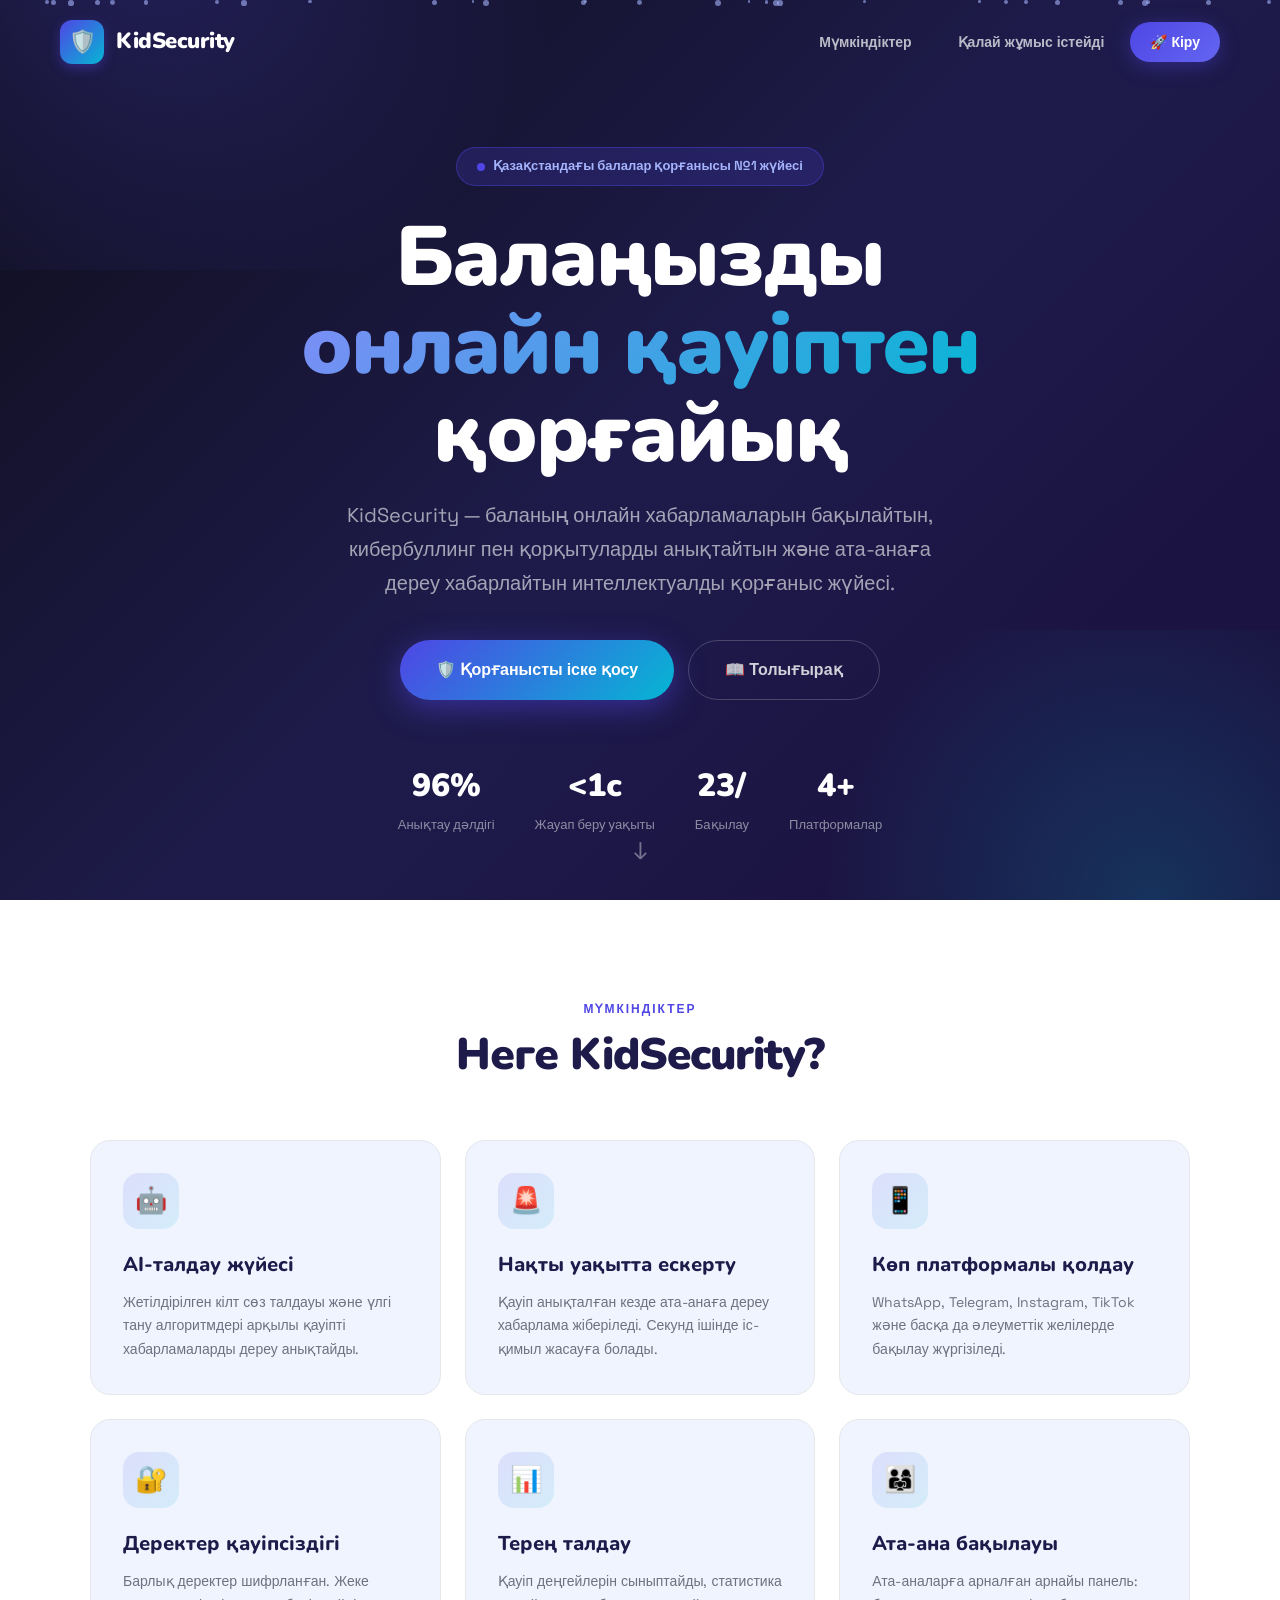
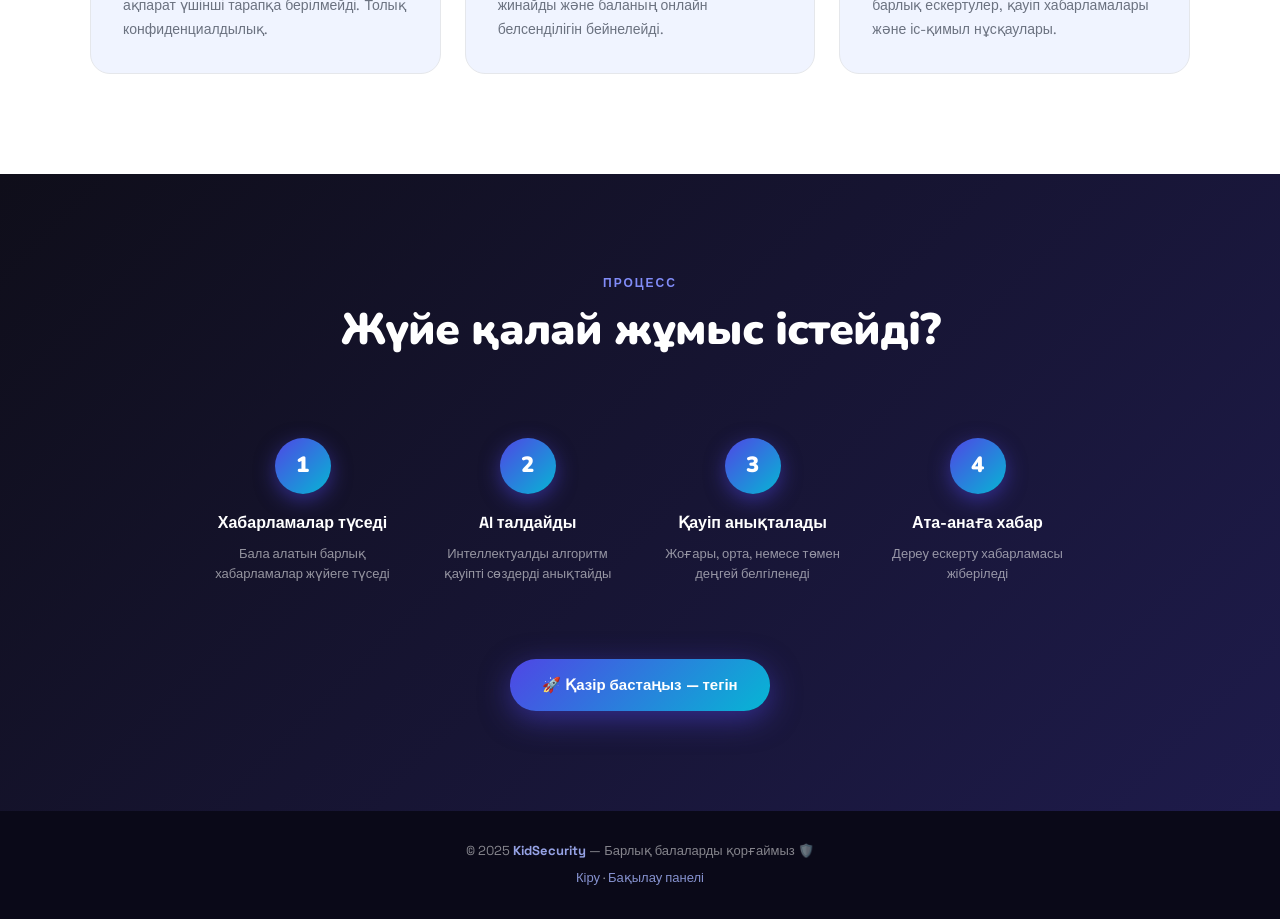
==== index.html @ 45d713e9 "first commit" ====
<!DOCTYPE html>
<html lang="kk" data-theme="light">
<head>
<meta charset="UTF-8">
<meta name="viewport" content="width=device-width, initial-scale=1.0">
<title>KidSecurity — Балаларды онлайн қауіптен қорғау</title>
<link rel="stylesheet" href="css/main.css">
<link rel="stylesheet" href="https://cdnjs.cloudflare.com/ajax/libs/font-awesome/6.4.0/css/all.min.css">
<style>
/* HOME PAGE STYLES */
body { margin: 0; font-family: var(--font-body); }

.home-page { min-height: 100vh; background: var(--bg-primary); }

/* HERO */
.hero {
  min-height: 100vh;
  background: linear-gradient(135deg, #0F0E1A 0%, #1E1B4B 50%, #1a103d 100%);
  display: flex;
  flex-direction: column;
  position: relative;
  overflow: hidden;
}

.hero::before {
  content: '';
  position: absolute;
  top: -50%; left: -30%;
  width: 80%; height: 80%;
  background: radial-gradient(circle, rgba(79,70,229,0.3) 0%, transparent 70%);
  animation: heroGlow 6s ease-in-out infinite alternate;
}
.hero::after {
  content: '';
  position: absolute;
  bottom: -30%; right: -20%;
  width: 60%; height: 60%;
  background: radial-gradient(circle, rgba(6,182,212,0.2) 0%, transparent 70%);
  animation: heroGlow 8s ease-in-out infinite alternate-reverse;
}

@keyframes heroGlow {
  from { transform: translate(0, 0) scale(1); }
  to { transform: translate(5%, 5%) scale(1.1); }
}

/* Floating particles */
.particles {
  position: absolute;
  inset: 0;
  overflow: hidden;
  pointer-events: none;
}
.particle {
  position: absolute;
  width: 4px; height: 4px;
  background: rgba(165,180,252,0.6);
  border-radius: 50%;
  animation: float linear infinite;
}
@keyframes float {
  0% { transform: translateY(100vh) scale(0); opacity: 0; }
  10% { opacity: 1; }
  90% { opacity: 1; }
  100% { transform: translateY(-100px) scale(1); opacity: 0; }
}

/* NAVBAR */
.home-nav {
  display: flex;
  align-items: center;
  padding: 20px 60px;
  position: relative;
  z-index: 10;
}
.home-nav-brand {
  display: flex; align-items: center; gap: 12px;
}
.home-nav-brand .brand-icon {
  width: 44px; height: 44px;
  background: linear-gradient(135deg, #4F46E5, #06B6D4);
  border-radius: 12px;
  display: flex; align-items: center; justify-content: center;
  font-size: 22px;
}
.home-nav-brand h1 {
  font-family: var(--font-display);
  font-size: 22px;
  font-weight: 900;
  color: #fff;
  letter-spacing: -0.5px;
}

.home-nav-links {
  display: flex;
  gap: 6px;
  margin-left: auto;
}
.home-nav-link {
  padding: 9px 20px;
  border-radius: 50px;
  font-size: 14px;
  font-weight: 600;
  color: rgba(255,255,255,0.7);
  transition: all 0.2s;
  text-decoration: none;
}
.home-nav-link:hover { color: #fff; background: rgba(255,255,255,0.1); }
.home-nav-link.cta {
  background: linear-gradient(135deg, #4F46E5, #6366F1);
  color: #fff;
  box-shadow: 0 4px 20px rgba(79,70,229,0.4);
}
.home-nav-link.cta:hover { transform: translateY(-1px); box-shadow: 0 6px 25px rgba(79,70,229,0.6); }

/* HERO CONTENT */
.hero-content {
  flex: 1;
  display: flex;
  flex-direction: column;
  align-items: center;
  justify-content: center;
  text-align: center;
  padding: 60px 20px;
  position: relative;
  z-index: 5;
}

.hero-badge {
  display: inline-flex;
  align-items: center;
  gap: 8px;
  background: rgba(79,70,229,0.2);
  border: 1px solid rgba(79,70,229,0.4);
  border-radius: 50px;
  padding: 8px 20px;
  font-size: 13px;
  color: #A5B4FC;
  font-weight: 600;
  margin-bottom: 28px;
  animation: bounceIn 0.8s ease;
}

.hero-badge-dot {
  width: 8px; height: 8px;
  background: #4F46E5;
  border-radius: 50%;
  animation: pulse-badge 1.5s infinite;
}

.hero-title {
  font-family: var(--font-display);
  font-size: clamp(42px, 7vw, 84px);
  font-weight: 900;
  color: #fff;
  line-height: 1.05;
  letter-spacing: -2px;
  margin-bottom: 20px;
  animation: slideIn 0.8s ease 0.2s both;
}

.hero-title span {
  background: linear-gradient(135deg, #818CF8, #06B6D4);
  -webkit-background-clip: text;
  -webkit-text-fill-color: transparent;
  background-clip: text;
}

.hero-subtitle {
  font-size: clamp(16px, 2.5vw, 20px);
  color: rgba(255,255,255,0.6);
  max-width: 600px;
  line-height: 1.7;
  margin-bottom: 40px;
  animation: slideIn 0.8s ease 0.3s both;
}

.hero-cta {
  display: flex;
  gap: 14px;
  flex-wrap: wrap;
  justify-content: center;
  animation: slideIn 0.8s ease 0.4s both;
}

.btn-hero-primary {
  padding: 16px 36px;
  border-radius: 50px;
  background: linear-gradient(135deg, #4F46E5, #06B6D4);
  color: #fff;
  font-size: 16px;
  font-weight: 700;
  text-decoration: none;
  box-shadow: 0 8px 30px rgba(79,70,229,0.5);
  transition: all 0.3s;
  display: inline-flex;
  align-items: center;
  gap: 10px;
  border: none;
  cursor: pointer;
}
.btn-hero-primary:hover { transform: translateY(-2px); box-shadow: 0 12px 40px rgba(79,70,229,0.7); }

.btn-hero-outline {
  padding: 16px 36px;
  border-radius: 50px;
  background: transparent;
  border: 1.5px solid rgba(255,255,255,0.2);
  color: rgba(255,255,255,0.8);
  font-size: 16px;
  font-weight: 600;
  text-decoration: none;
  transition: all 0.3s;
  display: inline-flex;
  align-items: center;
  gap: 10px;
}
.btn-hero-outline:hover { border-color: rgba(255,255,255,0.5); background: rgba(255,255,255,0.08); }

/* STATS STRIP */
.hero-stats {
  display: flex;
  gap: 40px;
  margin-top: 60px;
  animation: slideIn 0.8s ease 0.5s both;
  justify-content: center;
  flex-wrap: wrap;
}
.hero-stat { text-align: center; }
.hero-stat-num {
  font-family: var(--font-display);
  font-size: 32px;
  font-weight: 900;
  color: #fff;
  display: block;
}
.hero-stat-label { font-size: 13px; color: rgba(255,255,255,0.5); }

/* FEATURES */
.features-section {
  padding: 100px 60px;
  background: var(--bg-secondary);
}
.section-label {
  font-size: 12px;
  font-weight: 700;
  letter-spacing: 2px;
  text-transform: uppercase;
  color: var(--primary);
  margin-bottom: 12px;
  text-align: center;
}
.section-title {
  font-family: var(--font-display);
  font-size: clamp(28px, 4vw, 44px);
  font-weight: 900;
  color: var(--text-primary);
  text-align: center;
  letter-spacing: -1px;
  margin-bottom: 60px;
  line-height: 1.1;
}

.features-grid {
  display: grid;
  grid-template-columns: repeat(auto-fit, minmax(300px, 1fr));
  gap: 24px;
  max-width: 1100px;
  margin: 0 auto;
}

.feature-card {
  background: var(--bg-primary);
  border-radius: 20px;
  padding: 32px;
  border: 1px solid var(--border);
  transition: all 0.3s;
  position: relative;
  overflow: hidden;
}
.feature-card:hover {
  transform: translateY(-4px);
  box-shadow: var(--shadow-lg);
  border-color: var(--primary);
}
.feature-card::before {
  content: '';
  position: absolute;
  top: 0; left: 0; right: 0;
  height: 3px;
  background: linear-gradient(135deg, var(--primary), var(--accent));
  opacity: 0;
  transition: opacity 0.3s;
}
.feature-card:hover::before { opacity: 1; }

.feature-icon {
  width: 56px; height: 56px;
  border-radius: 16px;
  display: flex; align-items: center; justify-content: center;
  font-size: 26px;
  margin-bottom: 20px;
  background: linear-gradient(135deg, rgba(79,70,229,0.12), rgba(6,182,212,0.12));
}
.feature-card h3 {
  font-family: var(--font-display);
  font-size: 20px;
  font-weight: 800;
  margin-bottom: 10px;
  color: var(--text-primary);
}
.feature-card p { font-size: 14px; color: var(--text-secondary); line-height: 1.7; }

/* HOW IT WORKS */
.howitworks {
  padding: 100px 60px;
  background: linear-gradient(135deg, #0F0E1A, #1E1B4B);
  text-align: center;
}
.howitworks .section-title { color: #fff; }
.howitworks .section-label { color: #818CF8; }

.steps-grid {
  display: flex;
  gap: 0;
  max-width: 900px;
  margin: 0 auto;
  justify-content: center;
  flex-wrap: wrap;
  position: relative;
}

.step {
  flex: 1;
  min-width: 200px;
  padding: 24px;
  text-align: center;
  position: relative;
}

.step-number {
  width: 56px; height: 56px;
  border-radius: 50%;
  background: linear-gradient(135deg, #4F46E5, #06B6D4);
  display: flex; align-items: center; justify-content: center;
  font-family: var(--font-display);
  font-size: 22px;
  font-weight: 900;
  color: #fff;
  margin: 0 auto 16px;
  box-shadow: 0 6px 20px rgba(79,70,229,0.5);
}

.step h3 { font-size: 16px; font-weight: 700; color: #fff; margin-bottom: 8px; }
.step p { font-size: 13px; color: rgba(255,255,255,0.55); line-height: 1.6; }

/* FOOTER */
.home-footer {
  background: #0A0918;
  color: rgba(255,255,255,0.5);
  text-align: center;
  padding: 30px;
  font-size: 13px;
}
.home-footer a { color: rgba(165,180,252,0.8); text-decoration: none; }

/* SCROLL INDICATOR */
.scroll-indicator {
  position: absolute;
  bottom: 30px;
  left: 50%;
  transform: translateX(-50%);
  animation: bounce 2s infinite;
  color: rgba(255,255,255,0.4);
  font-size: 24px;
  z-index: 5;
}
@keyframes bounce {
  0%, 100% { transform: translateX(-50%) translateY(0); }
  50% { transform: translateX(-50%) translateY(8px); }
}

@media (max-width: 768px) {
  .home-nav { padding: 12px 16px; }
  .home-nav-links { gap: 8px; }
  .home-nav-link:not(.cta) { display: none; }
  .hero { padding: 90px 16px 52px; min-height: auto; }
  .hero-badge { font-size: 11px; padding: 6px 14px; }
  .hero-title { font-size: 30px !important; line-height: 1.2; }
  .hero-subtitle { font-size: 14px !important; max-width: 100%; }
  .hero-actions { flex-direction: column; gap: 10px; align-items: stretch; }
  .hero-actions .btn { width: 100%; justify-content: center; min-height: 52px; font-size: 15px; }
  .hero-stats { gap: 16px; flex-wrap: wrap; justify-content: center; }
  .hero-stat-num { font-size: 24px !important; }
  .features-section, .howitworks { padding: 40px 16px; }
  .features-grid { grid-template-columns: 1fr !important; gap: 12px; }
  .steps-grid { grid-template-columns: 1fr !important; gap: 12px; }
  .section-title { font-size: 22px !important; }
  .section-subtitle { font-size: 14px; }
  .feature-card { padding: 20px 16px; }
  .step-card { padding: 20px 16px; }
  .cta-section { padding: 40px 16px; }
  .cta-title { font-size: 22px !important; }
  .cta-actions { flex-direction: column; align-items: stretch; gap: 10px; }
  .cta-actions .btn { width: 100%; justify-content: center; min-height: 52px; }
  .footer { padding: 20px 16px; flex-direction: column; gap: 8px; text-align: center; }
  .counter-item { min-width: 80px; }
  .counter-num { font-size: 26px !important; }
}
@media (max-width: 400px) {
  .hero-title { font-size: 26px !important; }
  .hero { padding: 80px 12px 40px; }
  .features-section, .howitworks { padding: 32px 12px; }
}
</style>
</head>
<body>
<div class="home-page">

  <!-- HERO -->
  <section class="hero">
    <div class="particles" id="particles"></div>

    <nav class="home-nav">
      <div class="home-nav-brand">
        <div class="brand-icon">🛡️</div>
        <h1>KidSecurity</h1>
      </div>
      <div class="home-nav-links">
        <a href="#features" class="home-nav-link">Мүмкіндіктер</a>
        <a href="#how" class="home-nav-link">Қалай жұмыс істейді</a>
        <a href="pages/login.html" class="home-nav-link cta">🚀 Кіру</a>
      </div>
    </nav>

    <div class="hero-content">
      <div class="hero-badge">
        <div class="hero-badge-dot"></div>
        Қазақстандағы балалар қорғанысы №1 жүйесі
      </div>

      <h1 class="hero-title">
        Балаңызды<br>
        <span>онлайн қауіптен</span><br>
        қорғайық
      </h1>

      <p class="hero-subtitle">
        KidSecurity — баланың онлайн хабарламаларын бақылайтын, кибербуллинг пен қорқытуларды анықтайтын және ата-анаға дереу хабарлайтын интеллектуалды қорғаныс жүйесі.
      </p>

      <div class="hero-cta">
        <a href="pages/login.html" class="btn-hero-primary">
          🛡️ Қорғанысты іске қосу
        </a>
        <a href="#features" class="btn-hero-outline">
          📖 Толығырақ
        </a>
      </div>

      <div class="hero-stats">
        <div class="hero-stat">
          <span class="hero-stat-num">98%</span>
          <span class="hero-stat-label">Анықтау дәлдігі</span>
        </div>
        <div class="hero-stat">
          <span class="hero-stat-num">&lt;1с</span>
          <span class="hero-stat-label">Жауап беру уақыты</span>
        </div>
        <div class="hero-stat">
          <span class="hero-stat-num">24/7</span>
          <span class="hero-stat-label">Бақылау</span>
        </div>
        <div class="hero-stat">
          <span class="hero-stat-num">5+</span>
          <span class="hero-stat-label">Платформалар</span>
        </div>
      </div>
    </div>

    <div class="scroll-indicator">↓</div>
  </section>

  <!-- FEATURES -->
  <section class="features-section" id="features">
    <div class="section-label">Мүмкіндіктер</div>
    <h2 class="section-title">Неге KidSecurity?</h2>

    <div class="features-grid">
      <div class="feature-card">
        <div class="feature-icon">🤖</div>
        <h3>AI-талдау жүйесі</h3>
        <p>Жетілдірілген кілт сөз талдауы және үлгі тану алгоритмдері арқылы қауіпті хабарламаларды дереу анықтайды.</p>
      </div>
      <div class="feature-card">
        <div class="feature-icon">🚨</div>
        <h3>Нақты уақытта ескерту</h3>
        <p>Қауіп анықталған кезде ата-анаға дереу хабарлама жіберіледі. Секунд ішінде іс-қимыл жасауға болады.</p>
      </div>
      <div class="feature-card">
        <div class="feature-icon">📱</div>
        <h3>Көп платформалы қолдау</h3>
        <p>WhatsApp, Telegram, Instagram, TikTok және басқа да әлеуметтік желілерде бақылау жүргізіледі.</p>
      </div>
      <div class="feature-card">
        <div class="feature-icon">🔐</div>
        <h3>Деректер қауіпсіздігі</h3>
        <p>Барлық деректер шифрланған. Жеке ақпарат үшінші тарапқа берілмейді. Толық конфиденциалдылық.</p>
      </div>
      <div class="feature-card">
        <div class="feature-icon">📊</div>
        <h3>Терең талдау</h3>
        <p>Қауіп деңгейлерін сыныптайды, статистика жинайды және баланың онлайн белсенділігін бейнелейді.</p>
      </div>
      <div class="feature-card">
        <div class="feature-icon">👨‍👩‍👧</div>
        <h3>Ата-ана бақылауы</h3>
        <p>Ата-аналарға арналған арнайы панель: барлық ескертулер, қауіп хабарламалары және іс-қимыл нұсқаулары.</p>
      </div>
    </div>
  </section>

  <!-- HOW IT WORKS -->
  <section class="howitworks" id="how">
    <div class="section-label">Процесс</div>
    <h2 class="section-title">Жүйе қалай жұмыс істейді?</h2>

    <div class="steps-grid">
      <div class="step">
        <div class="step-number">1</div>
        <h3>Хабарламалар түседі</h3>
        <p>Бала алатын барлық хабарламалар жүйеге түседі</p>
      </div>
      <div class="step">
        <div class="step-number">2</div>
        <h3>AI талдайды</h3>
        <p>Интеллектуалды алгоритм қауіпті сөздерді анықтайды</p>
      </div>
      <div class="step">
        <div class="step-number">3</div>
        <h3>Қауіп анықталады</h3>
        <p>Жоғары, орта, немесе төмен деңгей белгіленеді</p>
      </div>
      <div class="step">
        <div class="step-number">4</div>
        <h3>Ата-анаға хабар</h3>
        <p>Дереу ескерту хабарламасы жіберіледі</p>
      </div>
    </div>

    <div style="margin-top: 50px;">
      <a href="pages/login.html" class="btn-hero-primary" style="font-size:15px; padding: 14px 32px;">
        🚀 Қазір бастаңыз — тегін
      </a>
    </div>
  </section>

  <!-- FOOTER -->
  <footer class="home-footer">
    <p>© 2025 <strong style="color:rgba(165,180,252,0.9)">KidSecurity</strong> — Барлық балаларды қорғаймыз 🛡️</p>
    <p style="margin-top:6px"><a href="pages/login.html">Кіру</a> · <a href="pages/dashboard.html">Бақылау панелі</a></p>
  </footer>

</div>

<script src="js/core.js"></script>
<script>
// Particles
function createParticles() {
  const container = document.getElementById('particles');
  for (let i = 0; i < 30; i++) {
    const p = document.createElement('div');
    p.className = 'particle';
    p.style.left = Math.random() * 100 + 'vw';
    p.style.animationDuration = (8 + Math.random() * 12) + 's';
    p.style.animationDelay = (Math.random() * 10) + 's';
    p.style.width = p.style.height = (2 + Math.random() * 4) + 'px';
    container.appendChild(p);
  }
}
createParticles();

// Smooth scroll
document.querySelectorAll('a[href^="#"]').forEach(a => {
  a.addEventListener('click', e => {
    e.preventDefault();
    document.querySelector(a.getAttribute('href'))?.scrollIntoView({ behavior: 'smooth' });
  });
});

// Counter animation
function animateCounters() {
  document.querySelectorAll('.hero-stat-num').forEach(el => {
    const text = el.textContent;
    const num = parseFloat(text);
    if (!isNaN(num) && num > 1) {
      let start = 0;
      const step = num / 50;
      const timer = setInterval(() => {
        start += step;
        if (start >= num) { el.textContent = text; clearInterval(timer); }
        else el.textContent = Math.floor(start) + text.replace(/[\d.]/g, '').trim();
      }, 30);
    }
  });
}
setTimeout(animateCounters, 600);
</script>
</body>
</html>
---- css/main.css ----
/* ===== KID SECURITY — MAIN STYLES ===== */
@import url('https://fonts.googleapis.com/css2?family=Nunito:wght@400;500;600;700;800;900&family=Space+Grotesk:wght@300;400;500;600;700&display=swap');

/* ===== CSS VARIABLES ===== */
:root {
  /* Brand Colors */
  --primary: #4F46E5;
  --primary-light: #6366F1;
  --primary-dark: #3730A3;
  --primary-glow: rgba(79, 70, 229, 0.3);

  --accent: #06B6D4;
  --accent-light: #22D3EE;
  --success: #10B981;
  --warning: #F59E0B;
  --danger: #EF4444;
  --danger-light: #FCA5A5;

  /* Severity */
  --high: #EF4444;
  --medium: #F59E0B;
  --low: #10B981;

  /* Background */
  --bg-primary: #F0F4FF;
  --bg-secondary: #FFFFFF;
  --bg-card: #FFFFFF;
  --bg-sidebar: #1E1B4B;
  --bg-overlay: rgba(0,0,0,0.5);

  /* Text */
  --text-primary: #1E1B4B;
  --text-secondary: #6B7280;
  --text-muted: #9CA3AF;
  --text-inverse: #FFFFFF;

  /* Borders */
  --border: #E5E7EB;
  --border-focus: #4F46E5;

  /* Shadows */
  --shadow-sm: 0 1px 3px rgba(0,0,0,0.08);
  --shadow-md: 0 4px 16px rgba(0,0,0,0.10);
  --shadow-lg: 0 8px 32px rgba(0,0,0,0.14);
  --shadow-xl: 0 20px 60px rgba(0,0,0,0.18);
  --shadow-glow: 0 0 30px rgba(79, 70, 229, 0.25);

  /* Spacing */
  --sidebar-width: 260px;
  --header-height: 64px;

  /* Radius */
  --radius-sm: 8px;
  --radius-md: 12px;
  --radius-lg: 16px;
  --radius-xl: 24px;
  --radius-full: 9999px;

  /* Transitions */
  --transition: 0.2s ease;
  --transition-slow: 0.4s ease;

  /* Fonts */
  --font-display: 'Nunito', sans-serif;
  --font-body: 'Space Grotesk', sans-serif;
}

/* Dark Mode */
[data-theme="dark"] {
  --bg-primary: #0F0E1A;
  --bg-secondary: #1A1829;
  --bg-card: #1E1C30;
  --bg-sidebar: #0A0918;
  --text-primary: #F1F0FF;
  --text-secondary: #A5B4FC;
  --text-muted: #6B7280;
  --border: #2D2B45;
  --shadow-md: 0 4px 16px rgba(0,0,0,0.4);
  --shadow-lg: 0 8px 32px rgba(0,0,0,0.5);
}

/* ===== RESET & BASE ===== */
*, *::before, *::after { box-sizing: border-box; margin: 0; padding: 0; }
html { scroll-behavior: smooth; }
body {
  font-family: var(--font-body);
  background: var(--bg-primary);
  color: var(--text-primary);
  line-height: 1.6;
  transition: background 0.3s, color 0.3s;
  min-height: 100vh;
}
a { text-decoration: none; color: inherit; }
ul { list-style: none; }
img { max-width: 100%; }
button { cursor: pointer; border: none; background: none; font-family: inherit; }
input, textarea, select { font-family: inherit; }

/* ===== SCROLLBAR ===== */
::-webkit-scrollbar { width: 6px; }
::-webkit-scrollbar-track { background: var(--bg-secondary); }
::-webkit-scrollbar-thumb { background: var(--primary-light); border-radius: 10px; }

/* ===== LAYOUT ===== */
.app-layout {
  display: flex;
  min-height: 100vh;
}

/* ===== SIDEBAR ===== */
.sidebar {
  width: var(--sidebar-width);
  background: var(--bg-sidebar);
  position: fixed;
  top: 0; left: 0; bottom: 0;
  display: flex;
  flex-direction: column;
  z-index: 100;
  transition: transform 0.3s ease;
  overflow-y: auto;
  overflow-x: hidden;
}

.sidebar-brand {
  padding: 24px 20px;
  border-bottom: 1px solid rgba(255,255,255,0.08);
  display: flex;
  align-items: center;
  gap: 12px;
}

.brand-icon {
  width: 42px; height: 42px;
  background: linear-gradient(135deg, var(--primary), var(--accent));
  border-radius: 12px;
  display: flex; align-items: center; justify-content: center;
  font-size: 20px;
  box-shadow: 0 4px 12px rgba(79,70,229,0.4);
  flex-shrink: 0;
}

.brand-text h2 {
  font-family: var(--font-display);
  font-size: 16px;
  font-weight: 800;
  color: #fff;
  letter-spacing: -0.5px;
}

.brand-text p {
  font-size: 11px;
  color: rgba(255,255,255,0.5);
  margin-top: 1px;
}

.sidebar-nav {
  padding: 16px 12px;
  flex: 1;
}

.nav-section-label {
  font-size: 10px;
  font-weight: 700;
  letter-spacing: 1.5px;
  text-transform: uppercase;
  color: rgba(255,255,255,0.3);
  padding: 12px 8px 6px;
}

.nav-item {
  display: flex;
  align-items: center;
  gap: 12px;
  padding: 11px 12px;
  border-radius: var(--radius-md);
  color: rgba(255,255,255,0.6);
  font-size: 14px;
  font-weight: 500;
  margin-bottom: 2px;
  transition: all var(--transition);
  position: relative;
  cursor: pointer;
}

.nav-item:hover {
  background: rgba(255,255,255,0.08);
  color: rgba(255,255,255,0.9);
}

.nav-item.active {
  background: linear-gradient(135deg, rgba(79,70,229,0.5), rgba(6,182,212,0.3));
  color: #fff;
  box-shadow: 0 4px 12px rgba(79,70,229,0.2);
}

.nav-item .nav-icon { font-size: 16px; width: 20px; text-align: center; }

.nav-badge {
  margin-left: auto;
  background: var(--danger);
  color: #fff;
  font-size: 10px;
  font-weight: 700;
  padding: 2px 7px;
  border-radius: 20px;
  min-width: 20px;
  text-align: center;
  animation: pulse-badge 2s infinite;
}

@keyframes pulse-badge {
  0%, 100% { opacity: 1; }
  50% { opacity: 0.7; }
}

.sidebar-footer {
  padding: 16px 12px;
  border-top: 1px solid rgba(255,255,255,0.08);
}

.sidebar-user {
  display: flex;
  align-items: center;
  gap: 10px;
  padding: 10px;
  border-radius: var(--radius-md);
  background: rgba(255,255,255,0.05);
}

.sidebar-user-avatar {
  width: 36px; height: 36px;
  border-radius: 50%;
  display: flex; align-items: center; justify-content: center;
  font-size: 12px;
  font-weight: 700;
  color: #fff;
  flex-shrink: 0;
}

.sidebar-user-info { flex: 1; min-width: 0; }
.sidebar-user-name {
  font-size: 13px;
  font-weight: 600;
  color: #fff;
  white-space: nowrap;
  overflow: hidden;
  text-overflow: ellipsis;
}
.sidebar-user-role {
  font-size: 11px;
  color: rgba(255,255,255,0.4);
}

/* ===== MAIN CONTENT ===== */
.main-content {
  flex: 1;
  margin-left: var(--sidebar-width);
  display: flex;
  flex-direction: column;
  min-height: 100vh;
}

/* ===== HEADER ===== */
.app-header {
  height: var(--header-height);
  background: var(--bg-card);
  border-bottom: 1px solid var(--border);
  display: flex;
  align-items: center;
  padding: 0 28px;
  gap: 16px;
  position: sticky; top: 0;
  z-index: 50;
  backdrop-filter: blur(10px);
}

.header-title h1 {
  font-family: var(--font-display);
  font-size: 20px;
  font-weight: 800;
  color: var(--text-primary);
}
.header-title p { font-size: 12px; color: var(--text-muted); margin-top: 1px; }

.header-actions {
  margin-left: auto;
  display: flex;
  align-items: center;
  gap: 12px;
}

.header-btn {
  width: 38px; height: 38px;
  border-radius: 50%;
  background: var(--bg-primary);
  display: flex; align-items: center; justify-content: center;
  color: var(--text-secondary);
  font-size: 16px;
  transition: all var(--transition);
  position: relative;
}
.header-btn:hover { background: var(--primary); color: #fff; }

.alert-indicator {
  position: absolute;
  top: 5px; right: 5px;
  width: 8px; height: 8px;
  background: var(--danger);
  border-radius: 50%;
  border: 2px solid var(--bg-card);
  animation: pulse-indicator 1.5s infinite;
}

@keyframes pulse-indicator {
  0%, 100% { transform: scale(1); opacity: 1; }
  50% { transform: scale(1.3); opacity: 0.8; }
}

/* ===== PAGE CONTENT ===== */
.page-content {
  padding: 28px;
  flex: 1;
  max-width: 1400px;
}

/* ===== CARDS ===== */
.card {
  background: var(--bg-card);
  border-radius: var(--radius-lg);
  border: 1px solid var(--border);
  box-shadow: var(--shadow-sm);
  overflow: hidden;
}

.card-header {
  padding: 20px 24px;
  border-bottom: 1px solid var(--border);
  display: flex;
  align-items: center;
  gap: 12px;
}

.card-header h3 {
  font-family: var(--font-display);
  font-size: 16px;
  font-weight: 800;
  color: var(--text-primary);
}

.card-header p { font-size: 13px; color: var(--text-muted); }
.card-header-actions { margin-left: auto; display: flex; gap: 8px; }

.card-body { padding: 24px; }
.card-footer { padding: 16px 24px; border-top: 1px solid var(--border); background: var(--bg-primary); }

/* ===== STAT CARDS ===== */
.stats-grid {
  display: grid;
  grid-template-columns: repeat(auto-fit, minmax(200px, 1fr));
  gap: 20px;
  margin-bottom: 28px;
}

.stat-card {
  background: var(--bg-card);
  border-radius: var(--radius-lg);
  padding: 24px;
  border: 1px solid var(--border);
  box-shadow: var(--shadow-sm);
  position: relative;
  overflow: hidden;
  transition: transform var(--transition), box-shadow var(--transition);
}

.stat-card:hover {
  transform: translateY(-2px);
  box-shadow: var(--shadow-md);
}

.stat-card::before {
  content: '';
  position: absolute;
  top: 0; right: 0;
  width: 80px; height: 80px;
  border-radius: 50%;
  opacity: 0.08;
  transform: translate(20px, -20px);
}

.stat-card.danger::before { background: var(--danger); }
.stat-card.warning::before { background: var(--warning); }
.stat-card.success::before { background: var(--success); }
.stat-card.primary::before { background: var(--primary); }

.stat-icon {
  width: 44px; height: 44px;
  border-radius: var(--radius-md);
  display: flex; align-items: center; justify-content: center;
  font-size: 20px;
  margin-bottom: 16px;
}

.stat-card.danger .stat-icon { background: rgba(239,68,68,0.12); color: var(--danger); }
.stat-card.warning .stat-icon { background: rgba(245,158,11,0.12); color: var(--warning); }
.stat-card.success .stat-icon { background: rgba(16,185,129,0.12); color: var(--success); }
.stat-card.primary .stat-icon { background: rgba(79,70,229,0.12); color: var(--primary); }

.stat-number {
  font-family: var(--font-display);
  font-size: 36px;
  font-weight: 900;
  color: var(--text-primary);
  line-height: 1;
  margin-bottom: 4px;
}

.stat-label {
  font-size: 13px;
  color: var(--text-secondary);
  font-weight: 500;
}

.stat-change {
  font-size: 12px;
  font-weight: 600;
  margin-top: 8px;
  display: flex;
  align-items: center;
  gap: 4px;
}
.stat-change.up { color: var(--danger); }
.stat-change.down { color: var(--success); }

/* ===== BADGES & SEVERITY ===== */
.badge {
  display: inline-flex;
  align-items: center;
  gap: 5px;
  padding: 3px 10px;
  border-radius: var(--radius-full);
  font-size: 11px;
  font-weight: 700;
  letter-spacing: 0.3px;
}

.badge-high { background: rgba(239,68,68,0.12); color: var(--high); border: 1px solid rgba(239,68,68,0.2); }
.badge-medium { background: rgba(245,158,11,0.12); color: var(--warning); border: 1px solid rgba(245,158,11,0.2); }
.badge-low { background: rgba(16,185,129,0.12); color: var(--success); border: 1px solid rgba(16,185,129,0.2); }
.badge-safe { background: rgba(16,185,129,0.12); color: var(--success); border: 1px solid rgba(16,185,129,0.2); }
.badge-primary { background: rgba(79,70,229,0.12); color: var(--primary); border: 1px solid rgba(79,70,229,0.2); }

/* ===== BUTTONS ===== */
.btn {
  display: inline-flex;
  align-items: center;
  gap: 8px;
  padding: 10px 20px;
  border-radius: var(--radius-md);
  font-size: 14px;
  font-weight: 600;
  transition: all var(--transition);
  cursor: pointer;
  border: none;
  font-family: inherit;
}

.btn-primary {
  background: linear-gradient(135deg, var(--primary), var(--primary-light));
  color: #fff;
  box-shadow: 0 4px 14px rgba(79,70,229,0.35);
}
.btn-primary:hover {
  transform: translateY(-1px);
  box-shadow: 0 6px 20px rgba(79,70,229,0.5);
}

.btn-danger {
  background: linear-gradient(135deg, var(--danger), #F87171);
  color: #fff;
  box-shadow: 0 4px 14px rgba(239,68,68,0.3);
}

.btn-outline {
  background: transparent;
  border: 1.5px solid var(--border);
  color: var(--text-secondary);
}
.btn-outline:hover {
  border-color: var(--primary);
  color: var(--primary);
  background: rgba(79,70,229,0.06);
}

.btn-sm { padding: 7px 14px; font-size: 12px; }
.btn-lg { padding: 14px 28px; font-size: 16px; }

/* ===== FORMS ===== */
.form-group { margin-bottom: 20px; }
.form-label {
  display: block;
  font-size: 13px;
  font-weight: 600;
  color: var(--text-primary);
  margin-bottom: 6px;
}

.form-control {
  width: 100%;
  padding: 11px 14px;
  border: 1.5px solid var(--border);
  border-radius: var(--radius-md);
  font-size: 14px;
  color: var(--text-primary);
  background: var(--bg-card);
  transition: all var(--transition);
  outline: none;
}

.form-control:focus {
  border-color: var(--primary);
  box-shadow: 0 0 0 3px rgba(79,70,229,0.12);
}

.form-control::placeholder { color: var(--text-muted); }

.input-icon-wrap {
  position: relative;
}
.input-icon-wrap .form-control { padding-left: 42px; }
.input-icon {
  position: absolute;
  left: 14px;
  top: 50%;
  transform: translateY(-50%);
  color: var(--text-muted);
  font-size: 15px;
}

/* ===== SEARCH BAR ===== */
.search-bar {
  position: relative;
  max-width: 320px;
}
.search-bar input {
  width: 100%;
  padding: 9px 14px 9px 38px;
  border: 1.5px solid var(--border);
  border-radius: var(--radius-full);
  font-size: 13px;
  background: var(--bg-primary);
  color: var(--text-primary);
  outline: none;
  transition: all var(--transition);
}
.search-bar input:focus {
  border-color: var(--primary);
  box-shadow: 0 0 0 3px rgba(79,70,229,0.1);
  background: var(--bg-card);
}
.search-icon {
  position: absolute;
  left: 13px;
  top: 50%;
  transform: translateY(-50%);
  color: var(--text-muted);
  font-size: 13px;
}

/* ===== MESSAGES ===== */
.message-item {
  display: flex;
  gap: 14px;
  padding: 18px 24px;
  border-bottom: 1px solid var(--border);
  transition: background var(--transition);
  cursor: pointer;
  animation: fadeIn 0.3s ease;
}

.message-item:hover { background: var(--bg-primary); }
.message-item.threat-message { 
  background: rgba(239,68,68,0.04);
  border-left: 3px solid var(--danger);
}
.message-item.threat-message:hover { background: rgba(239,68,68,0.08); }

.message-avatar {
  width: 44px; height: 44px;
  border-radius: 50%;
  display: flex; align-items: center; justify-content: center;
  font-size: 13px;
  font-weight: 700;
  color: #fff;
  flex-shrink: 0;
}

.message-body { flex: 1; min-width: 0; }
.message-header { display: flex; align-items: center; gap: 8px; margin-bottom: 4px; }
.message-sender { font-size: 14px; font-weight: 700; color: var(--text-primary); }
.message-platform {
  font-size: 10px;
  font-weight: 600;
  padding: 2px 8px;
  border-radius: 20px;
  background: var(--bg-primary);
  color: var(--text-muted);
  border: 1px solid var(--border);
}
.message-time { margin-left: auto; font-size: 12px; color: var(--text-muted); }
.message-text {
  font-size: 14px;
  color: var(--text-secondary);
  overflow: hidden;
  text-overflow: ellipsis;
  white-space: nowrap;
}
.message-text.threat-text { color: var(--danger); font-weight: 500; }

.message-actions { display: flex; align-items: center; gap: 8px; margin-top: 6px; }
.unread-dot { width: 8px; height: 8px; background: var(--primary); border-radius: 50%; flex-shrink: 0; }

/* ===== ALERT ITEMS ===== */
.alert-item {
  display: flex;
  gap: 16px;
  padding: 20px 24px;
  border-bottom: 1px solid var(--border);
  animation: slideIn 0.4s ease;
}

.alert-icon-wrap {
  width: 46px; height: 46px;
  border-radius: var(--radius-md);
  display: flex; align-items: center; justify-content: center;
  font-size: 20px;
  flex-shrink: 0;
}
.alert-icon-wrap.high { background: rgba(239,68,68,0.12); color: var(--danger); }
.alert-icon-wrap.medium { background: rgba(245,158,11,0.12); color: var(--warning); }
.alert-icon-wrap.low { background: rgba(16,185,129,0.12); color: var(--success); }

.alert-content { flex: 1; min-width: 0; }
.alert-header { display: flex; align-items: center; gap: 8px; margin-bottom: 6px; }
.alert-type { font-size: 14px; font-weight: 700; color: var(--text-primary); }
.alert-time { margin-left: auto; font-size: 12px; color: var(--text-muted); }
.alert-text { font-size: 13px; color: var(--text-secondary); margin-bottom: 8px; }
.alert-meta { display: flex; gap: 8px; flex-wrap: wrap; align-items: center; }

/* ===== TOAST NOTIFICATIONS ===== */
.toast-container {
  position: fixed;
  top: 20px;
  right: 20px;
  z-index: 9999;
  display: flex;
  flex-direction: column;
  gap: 10px;
  max-width: 380px;
}

.toast {
  background: var(--bg-card);
  border-radius: var(--radius-lg);
  box-shadow: var(--shadow-xl);
  padding: 0;
  overflow: hidden;
  border: 1px solid var(--border);
  animation: slideToast 0.4s cubic-bezier(0.175, 0.885, 0.32, 1.275);
  display: flex;
}

.toast.removing { animation: removeToast 0.3s ease forwards; }

@keyframes slideToast {
  from { opacity: 0; transform: translateX(120%); }
  to { opacity: 1; transform: translateX(0); }
}
@keyframes removeToast {
  to { opacity: 0; transform: translateX(120%); }
}

.toast-stripe {
  width: 5px;
  flex-shrink: 0;
}
.toast-stripe.danger { background: var(--danger); }
.toast-stripe.warning { background: var(--warning); }
.toast-stripe.success { background: var(--success); }

.toast-body {
  padding: 14px 16px;
  flex: 1;
}

.toast-title {
  font-size: 13px;
  font-weight: 700;
  color: var(--text-primary);
  display: flex;
  align-items: center;
  gap: 8px;
  margin-bottom: 4px;
}

.toast-msg {
  font-size: 12px;
  color: var(--text-secondary);
  line-height: 1.5;
}

.toast-close {
  position: absolute;
  top: 10px; right: 10px;
  font-size: 14px;
  color: var(--text-muted);
  cursor: pointer;
  padding: 4px;
  border-radius: 4px;
}

.toast-progress {
  height: 3px;
  background: var(--border);
  margin-top: 10px;
  border-radius: 2px;
  overflow: hidden;
}
.toast-progress-bar {
  height: 100%;
  animation: progressBar 5s linear forwards;
  border-radius: 2px;
}
.toast-stripe.danger ~ .toast-body .toast-progress-bar { background: var(--danger); }
.toast-stripe.warning ~ .toast-body .toast-progress-bar { background: var(--warning); }
.toast-stripe.success ~ .toast-body .toast-progress-bar { background: var(--success); }

@keyframes progressBar {
  from { width: 100%; }
  to { width: 0%; }
}

/* ===== MODAL ===== */
.modal-overlay {
  position: fixed;
  inset: 0;
  background: var(--bg-overlay);
  z-index: 1000;
  display: flex;
  align-items: center;
  justify-content: center;
  padding: 20px;
  animation: fadeIn 0.2s ease;
  backdrop-filter: blur(4px);
}

.modal {
  background: var(--bg-card);
  border-radius: var(--radius-xl);
  box-shadow: var(--shadow-xl);
  width: 100%;
  max-width: 520px;
  overflow: hidden;
  animation: modalSlide 0.3s cubic-bezier(0.175, 0.885, 0.32, 1.275);
}

@keyframes modalSlide {
  from { opacity: 0; transform: scale(0.92) translateY(20px); }
  to { opacity: 1; transform: scale(1) translateY(0); }
}

.modal-header {
  padding: 20px 24px;
  border-bottom: 1px solid var(--border);
  display: flex;
  align-items: center;
  gap: 12px;
}
.modal-header h3 {
  font-family: var(--font-display);
  font-size: 18px;
  font-weight: 800;
}
.modal-close {
  margin-left: auto;
  width: 32px; height: 32px;
  border-radius: 50%;
  background: var(--bg-primary);
  display: flex; align-items: center; justify-content: center;
  font-size: 14px;
  color: var(--text-muted);
  cursor: pointer;
  transition: all var(--transition);
}
.modal-close:hover { background: var(--danger); color: #fff; }

.modal-body { padding: 24px; }
.modal-footer { padding: 16px 24px; border-top: 1px solid var(--border); display: flex; gap: 10px; justify-content: flex-end; }

/* ===== DANGER ALERT BANNER ===== */
.danger-banner {
  background: linear-gradient(135deg, rgba(239,68,68,0.12), rgba(239,68,68,0.04));
  border: 1.5px solid rgba(239,68,68,0.3);
  border-radius: var(--radius-lg);
  padding: 16px 20px;
  display: flex;
  align-items: flex-start;
  gap: 14px;
  margin-bottom: 20px;
  animation: pulseAlert 2s ease infinite;
}

@keyframes pulseAlert {
  0%, 100% { border-color: rgba(239,68,68,0.3); }
  50% { border-color: rgba(239,68,68,0.7); }
}

.danger-banner-icon { font-size: 24px; flex-shrink: 0; margin-top: 2px; }
.danger-banner-title { font-size: 15px; font-weight: 700; color: var(--danger); margin-bottom: 4px; }
.danger-banner-text { font-size: 13px; color: var(--text-secondary); }

/* ===== KEYWORD HIGHLIGHT ===== */
.keyword-highlight {
  background: rgba(239,68,68,0.15);
  color: var(--danger);
  font-weight: 700;
  border-radius: 3px;
  padding: 0 2px;
}

/* ===== SWITCH TOGGLE ===== */
.switch {
  position: relative;
  display: inline-block;
  width: 44px;
  height: 24px;
}
.switch input { opacity: 0; width: 0; height: 0; }
.switch-slider {
  position: absolute;
  cursor: pointer;
  inset: 0;
  background: var(--border);
  border-radius: 24px;
  transition: all var(--transition);
}
.switch-slider::before {
  content: '';
  position: absolute;
  height: 18px; width: 18px;
  left: 3px; bottom: 3px;
  background: white;
  border-radius: 50%;
  transition: all var(--transition);
  box-shadow: 0 2px 4px rgba(0,0,0,0.15);
}
input:checked + .switch-slider { background: var(--primary); }
input:checked + .switch-slider::before { transform: translateX(20px); }

/* ===== FILTER TABS ===== */
.filter-tabs {
  display: flex;
  gap: 6px;
  flex-wrap: wrap;
}
.filter-tab {
  padding: 7px 16px;
  border-radius: var(--radius-full);
  font-size: 13px;
  font-weight: 600;
  cursor: pointer;
  border: 1.5px solid var(--border);
  color: var(--text-secondary);
  background: var(--bg-card);
  transition: all var(--transition);
}
.filter-tab:hover { border-color: var(--primary); color: var(--primary); }
.filter-tab.active {
  background: var(--primary);
  border-color: var(--primary);
  color: #fff;
}

/* ===== EMPTY STATE ===== */
.empty-state {
  text-align: center;
  padding: 60px 20px;
  color: var(--text-muted);
}
.empty-icon { font-size: 48px; margin-bottom: 16px; opacity: 0.5; }
.empty-title { font-size: 18px; font-weight: 700; color: var(--text-secondary); margin-bottom: 8px; }
.empty-text { font-size: 14px; }

/* ===== ANIMATIONS ===== */
@keyframes fadeIn {
  from { opacity: 0; }
  to { opacity: 1; }
}
@keyframes slideIn {
  from { opacity: 0; transform: translateY(10px); }
  to { opacity: 1; transform: translateY(0); }
}
@keyframes bounceIn {
  0% { transform: scale(0.8); opacity: 0; }
  70% { transform: scale(1.05); }
  100% { transform: scale(1); opacity: 1; }
}

/* ===== PROGRESS BAR ===== */
.progress-bar {
  height: 6px;
  background: var(--border);
  border-radius: 10px;
  overflow: hidden;
}
.progress-fill {
  height: 100%;
  border-radius: 10px;
  transition: width 0.8s ease;
}

/* ===== TIMELINE ===== */
.timeline { position: relative; padding-left: 24px; }
.timeline::before {
  content: '';
  position: absolute;
  left: 8px; top: 0; bottom: 0;
  width: 2px;
  background: var(--border);
}
.timeline-item {
  position: relative;
  margin-bottom: 20px;
}
.timeline-dot {
  position: absolute;
  left: -20px;
  top: 4px;
  width: 12px; height: 12px;
  border-radius: 50%;
  border: 2px solid var(--bg-card);
}
.timeline-item.danger .timeline-dot { background: var(--danger); }
.timeline-item.warning .timeline-dot { background: var(--warning); }
.timeline-item.success .timeline-dot { background: var(--success); }
.timeline-time { font-size: 11px; color: var(--text-muted); margin-bottom: 4px; }
.timeline-text { font-size: 13px; color: var(--text-secondary); }

/* ===== SIDEBAR MOBILE TOGGLE ===== */
.mobile-menu-btn {
  display: none;
  width: 38px; height: 38px;
  border-radius: 50%;
  background: var(--bg-primary);
  align-items: center; justify-content: center;
  font-size: 18px;
  color: var(--text-primary);
  cursor: pointer;
}

/* ===== NOTIFICATION PARENT ===== */
.notif-card {
  border-radius: var(--radius-lg);
  border: 1.5px solid;
  padding: 20px;
  margin-bottom: 16px;
  position: relative;
  overflow: hidden;
}
.notif-card::before {
  content: '';
  position: absolute;
  top: 0; right: 0;
  width: 100px; height: 100px;
  border-radius: 50%;
  opacity: 0.06;
  transform: translate(30px, -30px);
  background: currentColor;
}

.notif-card.urgent { border-color: rgba(239,68,68,0.4); background: rgba(239,68,68,0.04); }
.notif-card.moderate { border-color: rgba(245,158,11,0.4); background: rgba(245,158,11,0.04); }
.notif-card.resolved { border-color: rgba(16,185,129,0.4); background: rgba(16,185,129,0.04); }

.notif-card-header { display: flex; align-items: center; gap: 12px; margin-bottom: 12px; }
.notif-card-icon { font-size: 24px; }
.notif-card-title { font-size: 15px; font-weight: 700; }
.notif-card.urgent .notif-card-title { color: var(--danger); }
.notif-card.moderate .notif-card-title { color: var(--warning); }
.notif-card.resolved .notif-card-title { color: var(--success); }
.notif-card-time { margin-left: auto; font-size: 12px; color: var(--text-muted); }
.notif-card-body { font-size: 13px; color: var(--text-secondary); line-height: 1.6; }
.notif-card-footer { margin-top: 14px; display: flex; gap: 8px; }

/* ===================================================
   RESPONSIVE — MOBILE FIRST FULL SYSTEM
   =================================================== */

/* ===== TABLET (≤1024px) — Sidebar drawer ===== */
@media (max-width: 1024px) {
  .sidebar { transform: translateX(-100%); }
  .sidebar.open { transform: translateX(0); }
  .main-content { margin-left: 0; }
  .mobile-menu-btn { display: flex; }
  .sidebar-overlay {
    position: fixed;
    inset: 0;
    background: rgba(0,0,0,0.5);
    z-index: 99;
    display: none;
  }
  .sidebar-overlay.show { display: block; }
}

/* ===== MOBILE (≤768px) ===== */
@media (max-width: 768px) {

  /* --- Layout --- */
  .app-layout { flex-direction: column; }
  .main-content { margin-left: 0; padding-bottom: 72px; } /* space for bottom nav */
  .page-content { padding: 14px 14px 24px; }
  .app-header { padding: 0 14px; height: 56px; gap: 10px; }
  .header-title h1 { font-size: 16px; }
  .header-title p { display: none; }

  /* --- Stats Grid --- */
  .stats-grid {
    grid-template-columns: repeat(2, 1fr);
    gap: 10px;
    margin-bottom: 16px;
  }
  .stat-card { padding: 16px; }
  .stat-icon { width: 36px; height: 36px; font-size: 16px; margin-bottom: 10px; }
  .stat-number { font-size: 26px; }
  .stat-label { font-size: 11px; }
  .stat-change { font-size: 11px; }

  /* --- Cards --- */
  .card-header { padding: 14px 16px; }
  .card-header h3 { font-size: 14px; }
  .card-body { padding: 14px 16px; }
  .card-footer { padding: 12px 16px; }

  /* --- Messages split panel → stacked --- */
  .messages-split {
    flex-direction: column !important;
    height: auto !important;
  }
  .messages-list-panel {
    width: 100% !important;
    height: auto !important;
    border-right: none !important;
    border-bottom: 1px solid var(--border) !important;
    max-height: 380px;
    overflow-y: auto;
  }
  .messages-detail-panel {
    width: 100% !important;
    height: auto !important;
    min-height: 300px;
  }

  /* --- Message items — more touch friendly --- */
  .message-item { padding: 14px 16px; gap: 10px; }
  .message-avatar { width: 38px; height: 38px; font-size: 12px; }
  .message-sender { font-size: 13px; }
  .message-text { font-size: 13px; }
  .message-time { font-size: 11px; }

  /* --- Alert items --- */
  .alert-item { padding: 14px 16px; gap: 12px; }
  .alert-icon-wrap { width: 38px; height: 38px; font-size: 18px; }

  /* --- Buttons — larger touch targets --- */
  .btn { padding: 11px 18px; font-size: 13px; min-height: 44px; }
  .btn-sm { padding: 9px 14px; font-size: 12px; min-height: 38px; }
  .btn-lg { padding: 14px 24px; font-size: 15px; }

  /* --- Filter tabs — scrollable row --- */
  .filter-tabs {
    flex-wrap: nowrap;
    overflow-x: auto;
    -webkit-overflow-scrolling: touch;
    padding-bottom: 4px;
    scrollbar-width: none;
    gap: 6px;
  }
  .filter-tabs::-webkit-scrollbar { display: none; }
  .filter-tab {
    white-space: nowrap;
    flex-shrink: 0;
    padding: 8px 16px;
    min-height: 38px;
    font-size: 12px;
  }

  /* --- Search bar --- */
  .search-bar { max-width: 100%; }

  /* --- Toast — bottom of screen on mobile --- */
  .toast-container {
    top: auto;
    bottom: 80px;
    left: 14px;
    right: 14px;
    max-width: 100%;
  }

  /* --- Modal — slide up from bottom --- */
  .modal-overlay { padding: 0; align-items: flex-end; }
  .modal {
    border-radius: var(--radius-xl) var(--radius-xl) 0 0;
    max-width: 100%;
    animation: modalSlideUp 0.3s cubic-bezier(0.175, 0.885, 0.32, 1.275);
    max-height: 90vh;
    overflow-y: auto;
  }
  @keyframes modalSlideUp {
    from { transform: translateY(100%); opacity: 0; }
    to { transform: translateY(0); opacity: 1; }
  }

  /* --- Settings nav — horizontal scroll tabs on mobile --- */
  .settings-nav {
    flex-direction: row !important;
    overflow-x: auto;
    -webkit-overflow-scrolling: touch;
    border-right: none !important;
    border-bottom: 1px solid var(--border) !important;
    padding: 8px !important;
    width: 100% !important;
    min-width: unset !important;
    max-width: 100% !important;
    gap: 4px;
    scrollbar-width: none;
  }
  .settings-nav::-webkit-scrollbar { display: none; }
  .settings-nav .nav-item {
    white-space: nowrap;
    flex-shrink: 0;
    border-radius: var(--radius-full) !important;
    padding: 8px 14px !important;
    font-size: 12px;
    min-height: 38px;
  }
  .settings-layout {
    flex-direction: column !important;
  }
  .settings-content {
    padding: 16px !important;
  }

  /* --- Dashboard grid — single column --- */
  .dashboard-grid {
    grid-template-columns: 1fr !important;
    gap: 14px;
  }

  /* --- Notif card --- */
  .notif-card { padding: 14px; }
  .notif-card-footer { flex-wrap: wrap; gap: 8px; }
  .notif-card-footer .btn { flex: 1; min-width: 120px; justify-content: center; }

  /* --- Alert page summary strip --- */
  .alert-summary-strip {
    grid-template-columns: repeat(2, 1fr) !important;
    gap: 8px;
  }

  /* --- Danger banner --- */
  .danger-banner { padding: 12px 14px; gap: 10px; }
  .danger-banner-icon { font-size: 20px; }
  .danger-banner-title { font-size: 14px; }
  .danger-banner-text { font-size: 12px; }

  /* --- Form controls — bigger tap targets --- */
  .form-control {
    padding: 13px 14px;
    font-size: 16px; /* prevents iOS zoom */
    min-height: 48px;
  }
  .form-label { font-size: 13px; }
  select.form-control { appearance: none; }

  /* --- Page header area within pages --- */
  .page-header {
    flex-direction: column !important;
    align-items: flex-start !important;
    gap: 12px !important;
  }
  .page-header .header-actions,
  .page-header .card-header-actions {
    width: 100%;
    margin-left: 0 !important;
  }
  .page-header .btn { width: 100%; justify-content: center; }

  /* --- Login page --- */
  .login-split {
    flex-direction: column !important;
    min-height: 100vh !important;
  }
  .login-left { display: none !important; }
  .login-right {
    width: 100% !important;
    padding: 24px 20px !important;
    justify-content: flex-start !important;
    padding-top: 40px !important;
  }
  .login-box {
    max-width: 100% !important;
    box-shadow: none !important;
    border: none !important;
    padding: 0 !important;
  }
  .auth-tab { padding: 10px 16px; font-size: 13px; }

  /* --- Index / landing page --- */
  .hero-title { font-size: 32px !important; }
  .hero-subtitle { font-size: 15px !important; }
  .hero-actions { flex-direction: column; gap: 10px; }
  .hero-actions .btn { width: 100%; justify-content: center; }
  .features-grid { grid-template-columns: 1fr !important; }
  .steps-grid { grid-template-columns: 1fr !important; }
}

/* ===== SMALL MOBILE (≤480px) ===== */
@media (max-width: 480px) {
  .stats-grid { grid-template-columns: 1fr 1fr; gap: 8px; }
  .stat-number { font-size: 24px; }
  .stat-card { padding: 12px; }
  .page-content { padding: 10px 10px 24px; }
  .card-body { padding: 12px; }
  .card-header { padding: 12px 14px; }
  .message-item { padding: 12px 14px; }
  .alert-item { padding: 12px 14px; }
  .btn { padding: 10px 14px; font-size: 12px; }
  .filter-tab { padding: 7px 12px; font-size: 11px; }

  /* Notif card actions — stacked */
  .notif-card-footer { flex-direction: column; }
  .notif-card-footer .btn { width: 100%; }

  /* Header compact */
  .app-header { height: 52px; padding: 0 10px; }
  .header-title h1 { font-size: 15px; }
  .header-btn { width: 34px; height: 34px; font-size: 14px; }
}

/* ===================================================
   BOTTOM NAVIGATION BAR (mobile only, ≤768px)
   =================================================== */
.bottom-nav {
  display: none;
}

@media (max-width: 768px) {
  .bottom-nav {
    display: flex;
    position: fixed;
    bottom: 0; left: 0; right: 0;
    height: 64px;
    background: var(--bg-card);
    border-top: 1px solid var(--border);
    z-index: 200;
    align-items: stretch;
    box-shadow: 0 -4px 20px rgba(0,0,0,0.08);
    padding-bottom: env(safe-area-inset-bottom, 0px); /* iPhone notch */
  }

  .bottom-nav-item {
    flex: 1;
    display: flex;
    flex-direction: column;
    align-items: center;
    justify-content: center;
    gap: 3px;
    color: var(--text-muted);
    font-size: 10px;
    font-weight: 600;
    cursor: pointer;
    transition: color var(--transition);
    text-decoration: none;
    position: relative;
    -webkit-tap-highlight-color: transparent;
  }

  .bottom-nav-item.active {
    color: var(--primary);
  }

  .bottom-nav-item .bn-icon {
    font-size: 20px;
    line-height: 1;
  }

  .bottom-nav-item .bn-label {
    font-size: 10px;
    line-height: 1;
    white-space: nowrap;
  }

  .bottom-nav-item .bn-badge {
    position: absolute;
    top: 8px;
    right: calc(50% - 14px);
    background: var(--danger);
    color: #fff;
    font-size: 9px;
    font-weight: 800;
    min-width: 16px;
    height: 16px;
    border-radius: 8px;
    display: flex;
    align-items: center;
    justify-content: center;
    padding: 0 4px;
    border: 2px solid var(--bg-card);
    animation: pulse-badge 2s infinite;
  }

  /* Active indicator pill */
  .bottom-nav-item.active::before {
    content: '';
    position: absolute;
    top: 6px;
    width: 28px;
    height: 3px;
    background: var(--primary);
    border-radius: 0 0 3px 3px;
  }
}

/* ===== Safe area for iPhone X+ ===== */
@supports (padding-bottom: env(safe-area-inset-bottom)) {
  @media (max-width: 768px) {
    .bottom-nav {
      height: calc(64px + env(safe-area-inset-bottom));
    }
    .main-content {
      padding-bottom: calc(72px + env(safe-area-inset-bottom));
    }
  }
}

/* ===== Touch — remove hover effects on mobile ===== */
@media (hover: none) {
  .stat-card:hover { transform: none; box-shadow: var(--shadow-sm); }
  .btn-primary:hover { transform: none; box-shadow: 0 4px 14px rgba(79,70,229,0.35); }
  .nav-item:hover { background: transparent; color: rgba(255,255,255,0.6); }
  .message-item:hover { background: transparent; }
}

/* ===== Landscape mobile ===== */
@media (max-width: 768px) and (orientation: landscape) {
  .app-header { height: 48px; }
  .page-content { padding-top: 10px; }
  .stats-grid { grid-template-columns: repeat(4, 1fr); }
  .stat-card { padding: 10px 12px; }
  .stat-number { font-size: 20px; }
  .stat-icon { width: 30px; height: 30px; font-size: 14px; margin-bottom: 6px; }
}
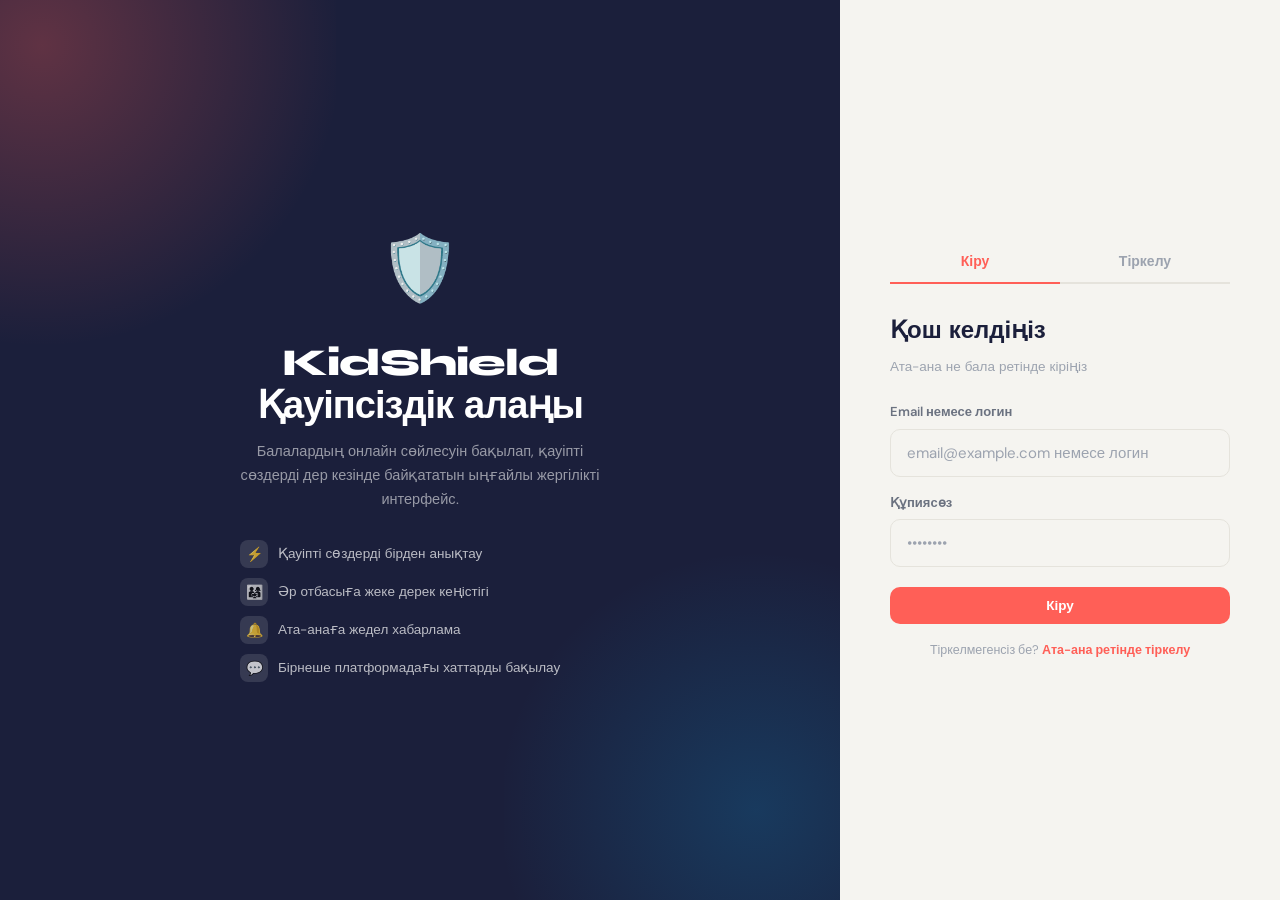
==== commit 4bc36258: "Change index file and all service put here" ====
--- a/index.html
+++ b/index.html
@@ -3,608 +3,2213 @@
 <head>
 <meta charset="UTF-8">
 <meta name="viewport" content="width=device-width, initial-scale=1.0">
-<title>KidSecurity — Балаларды онлайн қауіптен қорғау</title>
-<link rel="stylesheet" href="css/main.css">
-<link rel="stylesheet" href="https://cdnjs.cloudflare.com/ajax/libs/font-awesome/6.4.0/css/all.min.css">
+<title>KidShield — Отбасылық қауіпсіздік платформасы</title>
+<link rel="preconnect" href="https://fonts.googleapis.com">
+<link href="https://fonts.googleapis.com/css2?family=Syne:wght@400;500;600;700;800&family=DM+Sans:wght@300;400;500;600&display=swap" rel="stylesheet">
 <style>
-/* HOME PAGE STYLES */
-body { margin: 0; font-family: var(--font-body); }
-
-.home-page { min-height: 100vh; background: var(--bg-primary); }
-
-/* HERO */
-.hero {
-  min-height: 100vh;
-  background: linear-gradient(135deg, #0F0E1A 0%, #1E1B4B 50%, #1a103d 100%);
+/* ===== CSS VARIABLES ===== */
+:root {
+  --primary: #1B1F3B;
+  --accent: #FF5F57;
+  --accent2: #0EA5E9;
+  --success: #22C55E;
+  --warning: #F59E0B;
+  --danger: #EF4444;
+  --bg: #F5F4F0;
+  --bg-card: #FFFFFF;
+  --bg-sidebar: #1B1F3B;
+  --text: #1B1F3B;
+  --text-sec: #6B7280;
+  --text-muted: #9CA3AF;
+  --border: #E5E3DC;
+  --radius: 12px;
+  --radius-lg: 18px;
+  --shadow: 0 2px 12px rgba(0,0,0,0.07);
+  --shadow-lg: 0 8px 32px rgba(0,0,0,0.12);
+  --font-display: 'Syne', sans-serif;
+  --font-body: 'DM Sans', sans-serif;
+  --sidebar-w: 250px;
+}
+[data-theme="dark"] {
+  --bg: #0F0F17;
+  --bg-card: #1A1A26;
+  --bg-sidebar: #0A0A14;
+  --text: #F0EEE8;
+  --text-sec: #A0A0B8;
+  --text-muted: #5C5C78;
+  --border: #2A2A3E;
+  --shadow: 0 2px 12px rgba(0,0,0,0.3);
+  --shadow-lg: 0 8px 32px rgba(0,0,0,0.5);
+}
+
+/* ===== RESET ===== */
+*,*::before,*::after{box-sizing:border-box;margin:0;padding:0}
+html{scroll-behavior:smooth}
+body{font-family:var(--font-body);background:
+  radial-gradient(circle at top left, rgba(255,95,87,.14), transparent 30%),
+  radial-gradient(circle at top right, rgba(14,165,233,.14), transparent 24%),
+  linear-gradient(180deg, #fbfaf7 0%, var(--bg) 35%, #ebe7df 100%);
+  color:var(--text);line-height:1.6;min-height:100vh;transition:background .3s,color .3s}
+a{text-decoration:none;color:inherit}
+ul{list-style:none}
+button{cursor:pointer;border:none;background:none;font-family:inherit}
+input,textarea,select{font-family:inherit}
+::-webkit-scrollbar{width:5px}
+::-webkit-scrollbar-thumb{background:rgba(27,31,59,.2);border-radius:10px}
+
+/* ===== LAYOUT ===== */
+#app { min-height: 100vh; }
+.app-shell { display: flex; min-height: 100vh; position: relative; }
+
+/* ===== SIDEBAR ===== */
+.sidebar {
+  width: var(--sidebar-w);
+  background: linear-gradient(180deg, rgba(27,31,59,.98) 0%, rgba(19,23,48,.94) 100%);
+  box-shadow: 24px 0 48px rgba(15, 23, 42, .18);
+  backdrop-filter: blur(18px);
+  position: fixed;
+  top: 0; left: 0; bottom: 0;
+  display: flex; flex-direction: column;
+  z-index: 200;
+  transition: transform .3s ease;
+}
+.sidebar-brand {
+  padding: 28px 20px 20px;
+  border-bottom: 1px solid rgba(255,255,255,.07);
+}
+.brand-row { display: flex; align-items: center; gap: 10px; }
+.brand-icon {
+  width: 38px; height: 38px;
+  background: linear-gradient(135deg, var(--accent), #FF8A80);
+  border-radius: 10px;
+  display: flex; align-items: center; justify-content: center;
+  font-size: 18px; flex-shrink: 0;
+}
+.brand-name { font-family: var(--font-display); font-size: 18px; font-weight: 800; color: #fff; letter-spacing: -.5px; }
+.brand-tagline { font-size: 11px; color: rgba(255,255,255,.35); margin-top: 3px; }
+
+.sidebar-nav { padding: 14px 10px; flex: 1; overflow-y: auto; }
+.nav-section { font-size: 10px; font-weight: 700; letter-spacing: 1.5px; text-transform: uppercase; color: rgba(255,255,255,.25); padding: 10px 10px 4px; }
+.nav-item {
+  display: flex; align-items: center; gap: 10px;
+  padding: 10px 12px;
+  border-radius: 10px;
+  color: rgba(255,255,255,.5);
+  font-size: 13.5px; font-weight: 500;
+  margin-bottom: 2px;
+  cursor: pointer;
+  transition: all .18s;
+  position: relative;
+}
+.nav-item:hover { background: rgba(255,255,255,.07); color: rgba(255,255,255,.85); }
+.nav-item.active { background: rgba(255,95,87,.18); color: #FF7A75; }
+.nav-item .icon { font-size: 16px; width: 20px; text-align: center; }
+.nav-badge {
+  margin-left: auto;
+  background: var(--danger);
+  color: #fff;
+  font-size: 10px; font-weight: 700;
+  min-width: 18px; height: 18px;
+  border-radius: 9px;
+  display: flex; align-items: center; justify-content: center;
+  padding: 0 5px;
+}
+
+.sidebar-footer {
+  padding: 14px 14px 20px;
+  border-top: 1px solid rgba(255,255,255,.07);
+}
+.sidebar-user {
+  display: flex; align-items: center; gap: 10px;
+  padding: 8px; border-radius: 10px;
+  cursor: default;
+}
+.avatar {
+  width: 36px; height: 36px; border-radius: 10px;
+  display: flex; align-items: center; justify-content: center;
+  font-size: 13px; font-weight: 700; color: #fff;
+  flex-shrink: 0;
+}
+.user-name { font-size: 13px; font-weight: 600; color: #fff; white-space: nowrap; overflow: hidden; text-overflow: ellipsis; }
+.user-role { font-size: 11px; color: rgba(255,255,255,.35); }
+.btn-logout {
+  width: 100%; margin-top: 8px;
+  padding: 9px; border-radius: 9px;
+  background: rgba(255,255,255,.06);
+  color: rgba(255,255,255,.5);
+  font-size: 13px; font-weight: 500;
+  transition: all .18s;
+}
+.btn-logout:hover { background: rgba(255,95,87,.2); color: #FF7A75; }
+
+/* ===== MAIN CONTENT ===== */
+.main { margin-left: var(--sidebar-w); min-height: 100vh; display: flex; flex-direction: column; }
+.header {
+  background: rgba(255,255,255,.72);
+  border-bottom: 1px solid rgba(229,227,220,.9);
+  backdrop-filter: blur(18px);
+  padding: 0 28px;
+  height: 72px;
+  display: flex; align-items: center; gap: 16px;
+  position: sticky; top: 0; z-index: 100;
+}
+.header-title { flex: 1; }
+.header-title h1 { font-family: var(--font-display); font-size: 17px; font-weight: 700; }
+.header-title p { font-size: 12px; color: var(--text-muted); }
+.header-actions { display: flex; align-items: center; gap: 8px; }
+.header-btn {
+  width: 36px; height: 36px;
+  border-radius: 9px;
+  display: flex; align-items: center; justify-content: center;
+  font-size: 16px;
+  background: var(--bg);
+  color: var(--text-sec);
+  transition: all .18s;
+  position: relative;
+}
+.header-btn:hover { background: var(--border); }
+.notif-dot {
+  position: absolute; top: 5px; right: 5px;
+  width: 8px; height: 8px;
+  background: var(--danger); border-radius: 50%;
+  border: 2px solid var(--bg-card);
+}
+
+.page-content { padding: 32px; flex: 1; max-width: 1440px; width: 100%; margin: 0 auto; }
+
+/* ===== CARDS & GRIDS ===== */
+.card {
+  background: linear-gradient(180deg, rgba(255,255,255,.88), rgba(255,255,255,.72));
+  border: 1px solid rgba(255,255,255,.65);
+  border-radius: var(--radius-lg);
+  box-shadow: 0 18px 38px rgba(15,23,42,.08);
+  backdrop-filter: blur(18px);
+  padding: 22px;
+}
+.card-header { display: flex; align-items: center; justify-content: space-between; margin-bottom: 18px; }
+.card-title { font-family: var(--font-display); font-size: 15px; font-weight: 700; }
+.grid-2 { display: grid; grid-template-columns: 1fr 1fr; gap: 20px; }
+.grid-3 { display: grid; grid-template-columns: repeat(3, 1fr); gap: 20px; }
+.grid-4 { display: grid; grid-template-columns: repeat(4, 1fr); gap: 16px; }
+
+/* ===== STAT CARDS ===== */
+.stat-card {
+  background: linear-gradient(180deg, rgba(255,255,255,.92), rgba(255,255,255,.78));
+  border: 1px solid rgba(255,255,255,.72);
+  border-radius: var(--radius-lg);
+  padding: 20px;
+  box-shadow: 0 16px 32px rgba(15,23,42,.07);
+  backdrop-filter: blur(16px);
+}
+.stat-icon { font-size: 24px; margin-bottom: 12px; }
+.stat-num { font-family: var(--font-display); font-size: 32px; font-weight: 800; line-height: 1; }
+.stat-label { font-size: 12px; color: var(--text-muted); margin-top: 4px; }
+.stat-card.accent { border-left: 4px solid var(--accent); }
+.stat-card.accent2 { border-left: 4px solid var(--accent2); }
+.stat-card.success { border-left: 4px solid var(--success); }
+.stat-card.warning { border-left: 4px solid var(--warning); }
+
+/* ===== BUTTONS ===== */
+.btn {
+  display: inline-flex; align-items: center; gap: 8px;
+  padding: 10px 20px;
+  border-radius: 10px;
+  font-size: 13.5px; font-weight: 600;
+  transition: all .18s;
+  cursor: pointer;
+}
+.btn-primary { background: var(--accent); color: #fff; }
+.btn-primary:hover { background: #E8524A; transform: translateY(-1px); box-shadow: 0 4px 16px rgba(255,95,87,.35); }
+.btn-secondary { background: var(--bg); color: var(--text); border: 1px solid var(--border); }
+.btn-secondary:hover { background: var(--border); }
+.btn-ghost { color: var(--text-sec); }
+.btn-ghost:hover { color: var(--text); background: var(--bg); border-radius: 8px; }
+.btn-sm { padding: 7px 14px; font-size: 12px; }
+.btn-danger { background: #FEF2F2; color: var(--danger); border: 1px solid #FCA5A5; }
+.btn-danger:hover { background: var(--danger); color: #fff; }
+.btn-success { background: #F0FDF4; color: var(--success); border: 1px solid #86EFAC; }
+.btn-success:hover { background: var(--success); color: #fff; }
+
+/* ===== FORMS ===== */
+.form-group { margin-bottom: 16px; }
+.form-label { display: block; font-size: 13px; font-weight: 600; margin-bottom: 6px; color: var(--text-sec); }
+.form-input {
+  width: 100%;
+  padding: 13px 16px;
+  border: 1.5px solid var(--border);
+  border-radius: 10px;
+  background: var(--bg);
+  color: var(--text);
+  font-size: 15px;
+  transition: border-color .18s, box-shadow .18s;
+  outline: none;
+}
+.form-input:focus { border-color: var(--accent); box-shadow: 0 0 0 3px rgba(255,95,87,.1); }
+.form-input::placeholder { color: var(--text-muted); }
+.form-select {
+  width: 100%;
+  padding: 13px 16px;
+  border: 1.5px solid var(--border);
+  border-radius: 10px;
+  background: var(--bg);
+  color: var(--text);
+  font-size: 15px;
+  outline: none;
+  cursor: pointer;
+}
+.form-select:focus { border-color: var(--accent); }
+
+/* ===== BADGES ===== */
+.badge {
+  display: inline-flex; align-items: center; gap: 4px;
+  padding: 3px 9px;
+  border-radius: 6px;
+  font-size: 11px; font-weight: 600;
+}
+.badge-high { background: #FEF2F2; color: #DC2626; }
+.badge-medium { background: #FFFBEB; color: #D97706; }
+.badge-low { background: #F0FDF4; color: #16A34A; }
+.badge-active { background: #EFF6FF; color: #2563EB; }
+.badge-resolved { background: #F0FDF4; color: #16A34A; }
+.badge-info { background: #EFF6FF; color: #2563EB; }
+
+/* ===== ALERTS LIST ===== */
+.alert-item {
+  display: flex; gap: 14px;
+  padding: 16px;
+  border-radius: var(--radius);
+  border: 1px solid var(--border);
+  background: var(--bg-card);
+  margin-bottom: 10px;
+  transition: box-shadow .18s;
+}
+.alert-item:hover { box-shadow: var(--shadow); }
+.alert-severity-bar { width: 4px; border-radius: 4px; flex-shrink: 0; align-self: stretch; min-height: 20px; }
+.alert-severity-bar.high { background: var(--danger); }
+.alert-severity-bar.medium { background: var(--warning); }
+.alert-severity-bar.low { background: var(--success); }
+.alert-body { flex: 1; min-width: 0; }
+.alert-meta { display: flex; flex-wrap: wrap; gap: 8px; align-items: center; margin-bottom: 5px; }
+.alert-child { font-size: 13px; font-weight: 600; }
+.alert-time { font-size: 11px; color: var(--text-muted); }
+.alert-message { font-size: 13px; color: var(--text-sec); margin-bottom: 6px; word-break: break-word; }
+.alert-message .kw { background: #FEF2F2; color: var(--danger); padding: 1px 4px; border-radius: 4px; font-weight: 600; }
+.alert-actions { display: flex; gap: 6px; flex-wrap: wrap; }
+
+/* ===== MESSAGES ===== */
+.chat-wrap { display: flex; flex-direction: column; gap: 0; }
+.chat-date-sep { text-align: center; font-size: 11px; color: var(--text-muted); padding: 12px 0; position: relative; }
+.chat-date-sep::before { content: ''; position: absolute; left: 0; right: 0; top: 50%; height: 1px; background: var(--border); z-index: 0; }
+.chat-date-sep span { background: var(--bg-card); padding: 0 10px; position: relative; z-index: 1; }
+.msg {
   display: flex;
-  flex-direction: column;
-  position: relative;
-  overflow: hidden;
-}
-
-.hero::before {
-  content: '';
-  position: absolute;
-  top: -50%; left: -30%;
-  width: 80%; height: 80%;
-  background: radial-gradient(circle, rgba(79,70,229,0.3) 0%, transparent 70%);
-  animation: heroGlow 6s ease-in-out infinite alternate;
-}
-.hero::after {
-  content: '';
-  position: absolute;
-  bottom: -30%; right: -20%;
-  width: 60%; height: 60%;
-  background: radial-gradient(circle, rgba(6,182,212,0.2) 0%, transparent 70%);
-  animation: heroGlow 8s ease-in-out infinite alternate-reverse;
-}
-
-@keyframes heroGlow {
-  from { transform: translate(0, 0) scale(1); }
-  to { transform: translate(5%, 5%) scale(1.1); }
-}
-
-/* Floating particles */
-.particles {
-  position: absolute;
-  inset: 0;
-  overflow: hidden;
-  pointer-events: none;
-}
-.particle {
-  position: absolute;
-  width: 4px; height: 4px;
-  background: rgba(165,180,252,0.6);
-  border-radius: 50%;
-  animation: float linear infinite;
-}
-@keyframes float {
-  0% { transform: translateY(100vh) scale(0); opacity: 0; }
-  10% { opacity: 1; }
-  90% { opacity: 1; }
-  100% { transform: translateY(-100px) scale(1); opacity: 0; }
-}
-
-/* NAVBAR */
-.home-nav {
-  display: flex;
-  align-items: center;
-  padding: 20px 60px;
-  position: relative;
-  z-index: 10;
-}
-.home-nav-brand {
-  display: flex; align-items: center; gap: 12px;
-}
-.home-nav-brand .brand-icon {
-  width: 44px; height: 44px;
-  background: linear-gradient(135deg, #4F46E5, #06B6D4);
-  border-radius: 12px;
-  display: flex; align-items: center; justify-content: center;
-  font-size: 22px;
-}
-.home-nav-brand h1 {
-  font-family: var(--font-display);
-  font-size: 22px;
-  font-weight: 900;
-  color: #fff;
-  letter-spacing: -0.5px;
-}
-
-.home-nav-links {
-  display: flex;
-  gap: 6px;
-  margin-left: auto;
-}
-.home-nav-link {
-  padding: 9px 20px;
-  border-radius: 50px;
-  font-size: 14px;
-  font-weight: 600;
-  color: rgba(255,255,255,0.7);
-  transition: all 0.2s;
-  text-decoration: none;
-}
-.home-nav-link:hover { color: #fff; background: rgba(255,255,255,0.1); }
-.home-nav-link.cta {
-  background: linear-gradient(135deg, #4F46E5, #6366F1);
-  color: #fff;
-  box-shadow: 0 4px 20px rgba(79,70,229,0.4);
-}
-.home-nav-link.cta:hover { transform: translateY(-1px); box-shadow: 0 6px 25px rgba(79,70,229,0.6); }
-
-/* HERO CONTENT */
-.hero-content {
+  max-width: 72%;
+  margin-bottom: 8px;
+}
+.msg.sent { margin-left: auto; flex-direction: row-reverse; }
+.msg-bubble {
+  padding: 10px 14px;
+  border-radius: 14px;
+  font-size: 13.5px;
+  line-height: 1.5;
+  word-break: break-word;
+}
+.msg.recv .msg-bubble { background: var(--bg); border: 1px solid var(--border); border-bottom-left-radius: 4px; }
+.msg.sent .msg-bubble { background: var(--primary); color: #fff; border-bottom-right-radius: 4px; }
+.msg.threat .msg-bubble { background: #FEF2F2; border-color: #FCA5A5; color: var(--text); }
+.msg-time { font-size: 10px; color: var(--text-muted); align-self: flex-end; margin: 0 6px 4px; }
+.msg-threat-tag { font-size: 10px; background: var(--danger); color: #fff; padding: 2px 7px; border-radius: 5px; margin-left: 6px; align-self: flex-end; margin-bottom: 4px; }
+
+.chat-input-wrap {
+  display: flex; gap: 10px;
+  padding: 14px 0 0;
+  border-top: 1px solid var(--border);
+  margin-top: 14px;
+}
+.chat-input {
   flex: 1;
-  display: flex;
-  flex-direction: column;
+  padding: 13px 16px;
+  border: 1.5px solid var(--border);
+  border-radius: 10px;
+  background: var(--bg);
+  color: var(--text);
+  font-size: 15px;
+  outline: none;
+  resize: none;
+}
+.chat-input:focus { border-color: var(--accent); }
+
+/* ===== NOTIFICATIONS ===== */
+.notif-item {
+  display: flex; gap: 14px;
+  padding: 15px;
+  border-radius: var(--radius);
+  border: 1px solid var(--border);
+  margin-bottom: 8px;
+  transition: all .18s;
+  cursor: pointer;
+}
+.notif-item.unread { background: #FFF5F5; border-color: #FCA5A5; }
+.notif-item:hover { box-shadow: var(--shadow); }
+.notif-icon { font-size: 22px; flex-shrink: 0; }
+.notif-body { flex: 1; min-width: 0; }
+.notif-title { font-size: 13.5px; font-weight: 600; margin-bottom: 3px; }
+.notif-msg { font-size: 12.5px; color: var(--text-sec); }
+.notif-time { font-size: 11px; color: var(--text-muted); white-space: nowrap; }
+
+/* ===== CHILDREN LIST ===== */
+.child-card {
+  display: flex; align-items: center; gap: 14px;
+  padding: 14px;
+  border: 1px solid var(--border);
+  border-radius: var(--radius);
+  background: var(--bg-card);
+  margin-bottom: 8px;
+  transition: box-shadow .18s;
+}
+.child-card:hover { box-shadow: var(--shadow); }
+.child-info { flex: 1; }
+.child-name { font-size: 14px; font-weight: 600; }
+.child-detail { font-size: 12px; color: var(--text-muted); }
+.child-stats { display: flex; gap: 16px; }
+.child-stat { text-align: center; }
+.child-stat-num { font-family: var(--font-display); font-size: 18px; font-weight: 700; }
+.child-stat-lbl { font-size: 10px; color: var(--text-muted); }
+
+/* ===== MODALS ===== */
+.overlay {
+  display: none;
+  position: fixed; inset: 0;
+  background: rgba(0,0,0,.5);
+  z-index: 500;
   align-items: center;
   justify-content: center;
+}
+.overlay.open { display: flex; }
+.modal {
+  background: var(--bg-card);
+  border-radius: var(--radius-lg);
+  padding: 28px;
+  width: 100%;
+  max-width: 420px;
+  max-height: 90vh;
+  overflow-y: auto;
+  box-shadow: var(--shadow-lg);
+  animation: modalIn .25s ease;
+}
+@keyframes modalIn { from { transform: scale(.95) translateY(8px); opacity: 0; } to { transform: scale(1) translateY(0); opacity: 1; } }
+.modal-header { margin-bottom: 20px; }
+.modal-title { font-family: var(--font-display); font-size: 18px; font-weight: 800; }
+.modal-subtitle { font-size: 13px; color: var(--text-muted); margin-top: 3px; }
+.modal-footer { display: flex; gap: 10px; justify-content: flex-end; margin-top: 20px; }
+
+/* ===== TOAST ===== */
+#toast-wrap {
+  position: fixed; bottom: 24px; right: 24px;
+  display: flex; flex-direction: column; gap: 8px;
+  z-index: 9999;
+}
+.toast {
+  display: flex; align-items: flex-start; gap: 12px;
+  background: var(--bg-card);
+  border: 1px solid var(--border);
+  border-radius: var(--radius);
+  padding: 14px 16px;
+  max-width: 320px;
+  box-shadow: var(--shadow-lg);
+  animation: toastIn .25s ease;
+}
+@keyframes toastIn { from { transform: translateX(20px); opacity: 0; } to { transform: translateX(0); opacity: 1; } }
+.toast-type { font-size: 18px; flex-shrink: 0; }
+.toast-body { flex: 1; }
+.toast-title { font-size: 13px; font-weight: 700; }
+.toast-msg { font-size: 12px; color: var(--text-sec); margin-top: 2px; }
+.toast.danger { border-left: 4px solid var(--danger); }
+.toast.warning { border-left: 4px solid var(--warning); }
+.toast.success { border-left: 4px solid var(--success); }
+
+/* ===== AUTH SCREEN ===== */
+#auth-screen {
+  min-height: 100vh;
+  display: flex;
+}
+.auth-left {
+  flex: 1;
+  background: var(--primary);
+  display: flex; flex-direction: column;
+  align-items: center; justify-content: center;
+  padding: 60px;
+  position: relative; overflow: hidden;
+}
+.auth-left::before {
+  content: '';
+  position: absolute; top: -30%; left: -30%;
+  width: 70%; height: 70%;
+  background: radial-gradient(circle, rgba(255,95,87,.3) 0%, transparent 70%);
+}
+.auth-left::after {
+  content: '';
+  position: absolute; bottom: -20%; right: -20%;
+  width: 60%; height: 60%;
+  background: radial-gradient(circle, rgba(14,165,233,.2) 0%, transparent 70%);
+}
+.auth-left-content { position: relative; z-index: 2; text-align: center; max-width: 360px; }
+.auth-shield { font-size: 64px; margin-bottom: 20px; }
+.auth-left h1 { font-family: var(--font-display); font-size: 38px; font-weight: 800; color: #fff; letter-spacing: -1px; line-height: 1.15; }
+.auth-left p { color: rgba(255,255,255,.55); margin-top: 12px; font-size: 14.5px; line-height: 1.65; }
+.auth-features { display: flex; flex-direction: column; gap: 10px; margin-top: 28px; text-align: left; }
+.auth-feature { display: flex; align-items: center; gap: 10px; color: rgba(255,255,255,.7); font-size: 13.5px; }
+.auth-feature-icon { width: 28px; height: 28px; border-radius: 8px; background: rgba(255,255,255,.12); display: flex; align-items: center; justify-content: center; font-size: 14px; flex-shrink: 0; }
+
+.auth-right {
+  width: 440px;
+  display: flex; flex-direction: column;
+  align-items: center; justify-content: center;
+  padding: 60px 48px;
+  background: var(--bg);
+  overflow-y: auto;
+}
+.auth-form { width: 100%; max-width: 340px; }
+.auth-tabs { display: flex; border-bottom: 2px solid var(--border); margin-bottom: 28px; }
+.auth-tab {
+  flex: 1; padding: 10px; text-align: center;
+  font-size: 14px; font-weight: 600; color: var(--text-muted);
+  cursor: pointer; border-bottom: 2px solid transparent;
+  margin-bottom: -2px; transition: all .18s;
+}
+.auth-tab.active { color: var(--accent); border-bottom-color: var(--accent); }
+.auth-title { font-family: var(--font-display); font-size: 24px; font-weight: 800; margin-bottom: 6px; }
+.auth-sub { font-size: 13.5px; color: var(--text-muted); margin-bottom: 24px; }
+.auth-error { background: #FEF2F2; border: 1px solid #FCA5A5; color: var(--danger); padding: 10px 14px; border-radius: 9px; font-size: 13px; margin-bottom: 14px; display: none; }
+.auth-error.show { display: block; }
+
+/* ===== PAGE VIEWS ===== */
+.page { display: none; }
+.page.active { display: block; }
+
+/* ===== EMPTY STATE ===== */
+.empty-state {
   text-align: center;
-  padding: 60px 20px;
-  position: relative;
-  z-index: 5;
-}
-
-.hero-badge {
+  padding: 48px 24px;
+  color: var(--text-muted);
+}
+.empty-state .empty-icon { font-size: 48px; margin-bottom: 14px; }
+.empty-state h3 { font-family: var(--font-display); font-size: 17px; font-weight: 700; margin-bottom: 6px; color: var(--text-sec); }
+.empty-state p { font-size: 13.5px; }
+
+/* ===== PLATFORM FILTER ===== */
+.platform-filters { display: flex; gap: 8px; flex-wrap: wrap; margin-bottom: 16px; }
+.pf-btn {
+  padding: 6px 14px;
+  border-radius: 8px;
+  font-size: 12.5px; font-weight: 600;
+  border: 1.5px solid var(--border);
+  background: var(--bg);
+  color: var(--text-sec);
+  cursor: pointer;
+  transition: all .18s;
+}
+.pf-btn.active, .pf-btn:hover { background: var(--primary); color: #fff; border-color: var(--primary); }
+
+/* ===== CHILD SELECTOR ===== */
+.child-selector { display: flex; gap: 8px; flex-wrap: wrap; margin-bottom: 16px; }
+.cs-btn {
+  padding: 7px 16px;
+  border-radius: 9px;
+  font-size: 12.5px; font-weight: 600;
+  border: 1.5px solid var(--border);
+  background: var(--bg);
+  color: var(--text-sec);
+  cursor: pointer;
+  transition: all .18s;
+}
+.cs-btn.active { background: var(--accent); color: #fff; border-color: var(--accent); }
+
+/* ===== DIVIDER ===== */
+.divider { height: 1px; background: var(--border); margin: 20px 0; }
+
+/* ===== SETTINGS ===== */
+.settings-section { margin-bottom: 28px; }
+.settings-title { font-family: var(--font-display); font-size: 14px; font-weight: 700; color: var(--text-muted); text-transform: uppercase; letter-spacing: 1px; margin-bottom: 12px; }
+.settings-row {
+  display: flex; align-items: center; justify-content: space-between;
+  padding: 16px; background: linear-gradient(180deg, rgba(255,255,255,.8), rgba(255,255,255,.66)); border: 1px solid rgba(255,255,255,.6); border-radius: var(--radius);
+  margin-bottom: 8px;
+}
+.settings-row-info h4 { font-size: 14px; font-weight: 600; }
+.settings-row-info p { font-size: 12px; color: var(--text-muted); margin-top: 2px; }
+.policy-card {
+  padding: 18px;
+  background: linear-gradient(180deg, rgba(255,255,255,.88), rgba(255,255,255,.72));
+  border: 1px solid rgba(255,255,255,.65);
+  border-radius: var(--radius-lg);
+  box-shadow: 0 16px 32px rgba(15,23,42,.06);
+}
+.policy-lead {
+  font-size: 13.5px;
+  color: var(--text-sec);
+  line-height: 1.7;
+  margin-bottom: 14px;
+}
+.policy-points {
+  display: grid;
+  gap: 10px;
+  margin-bottom: 18px;
+}
+.policy-point {
+  display: flex;
+  gap: 10px;
+  align-items: flex-start;
+  padding: 12px 14px;
+  background: rgba(245,244,240,.82);
+  border: 1px solid var(--border);
+  border-radius: 14px;
+}
+.policy-point-icon {
+  width: 28px;
+  height: 28px;
+  border-radius: 10px;
   display: inline-flex;
   align-items: center;
-  gap: 8px;
-  background: rgba(79,70,229,0.2);
-  border: 1px solid rgba(79,70,229,0.4);
-  border-radius: 50px;
-  padding: 8px 20px;
+  justify-content: center;
+  background: rgba(255,95,87,.12);
+  flex-shrink: 0;
+}
+.policy-point strong {
+  display: block;
   font-size: 13px;
-  color: #A5B4FC;
-  font-weight: 600;
-  margin-bottom: 28px;
-  animation: bounceIn 0.8s ease;
-}
-
-.hero-badge-dot {
-  width: 8px; height: 8px;
-  background: #4F46E5;
-  border-radius: 50%;
-  animation: pulse-badge 1.5s infinite;
-}
-
-.hero-title {
+  margin-bottom: 3px;
+}
+.policy-point span {
+  display: block;
+  font-size: 12.5px;
+  color: var(--text-muted);
+  line-height: 1.6;
+}
+.policy-modal-copy {
+  display: grid;
+  gap: 14px;
+  font-size: 13.5px;
+  color: var(--text-sec);
+  line-height: 1.75;
+}
+.policy-modal-copy section {
+  padding: 14px 16px;
+  border-radius: 14px;
+  border: 1px solid var(--border);
+  background: rgba(245,244,240,.7);
+}
+.policy-modal-copy h4 {
   font-family: var(--font-display);
-  font-size: clamp(42px, 7vw, 84px);
-  font-weight: 900;
-  color: #fff;
-  line-height: 1.05;
-  letter-spacing: -2px;
-  margin-bottom: 20px;
-  animation: slideIn 0.8s ease 0.2s both;
-}
-
-.hero-title span {
-  background: linear-gradient(135deg, #818CF8, #06B6D4);
-  -webkit-background-clip: text;
-  -webkit-text-fill-color: transparent;
-  background-clip: text;
-}
-
-.hero-subtitle {
-  font-size: clamp(16px, 2.5vw, 20px);
-  color: rgba(255,255,255,0.6);
-  max-width: 600px;
-  line-height: 1.7;
-  margin-bottom: 40px;
-  animation: slideIn 0.8s ease 0.3s both;
-}
-
-.hero-cta {
-  display: flex;
-  gap: 14px;
-  flex-wrap: wrap;
-  justify-content: center;
-  animation: slideIn 0.8s ease 0.4s both;
-}
-
-.btn-hero-primary {
-  padding: 16px 36px;
-  border-radius: 50px;
-  background: linear-gradient(135deg, #4F46E5, #06B6D4);
-  color: #fff;
-  font-size: 16px;
-  font-weight: 700;
-  text-decoration: none;
-  box-shadow: 0 8px 30px rgba(79,70,229,0.5);
-  transition: all 0.3s;
-  display: inline-flex;
-  align-items: center;
-  gap: 10px;
-  border: none;
+  font-size: 15px;
+  margin-bottom: 6px;
+  color: var(--text);
+}
+.toggle {
+  width: 44px; height: 24px;
+  border-radius: 12px;
+  background: var(--border);
+  position: relative;
   cursor: pointer;
-}
-.btn-hero-primary:hover { transform: translateY(-2px); box-shadow: 0 12px 40px rgba(79,70,229,0.7); }
-
-.btn-hero-outline {
-  padding: 16px 36px;
-  border-radius: 50px;
-  background: transparent;
-  border: 1.5px solid rgba(255,255,255,0.2);
-  color: rgba(255,255,255,0.8);
-  font-size: 16px;
-  font-weight: 600;
-  text-decoration: none;
-  transition: all 0.3s;
-  display: inline-flex;
-  align-items: center;
-  gap: 10px;
-}
-.btn-hero-outline:hover { border-color: rgba(255,255,255,0.5); background: rgba(255,255,255,0.08); }
-
-/* STATS STRIP */
-.hero-stats {
-  display: flex;
-  gap: 40px;
-  margin-top: 60px;
-  animation: slideIn 0.8s ease 0.5s both;
-  justify-content: center;
-  flex-wrap: wrap;
-}
-.hero-stat { text-align: center; }
-.hero-stat-num {
-  font-family: var(--font-display);
-  font-size: 32px;
-  font-weight: 900;
-  color: #fff;
-  display: block;
-}
-.hero-stat-label { font-size: 13px; color: rgba(255,255,255,0.5); }
-
-/* FEATURES */
-.features-section {
-  padding: 100px 60px;
-  background: var(--bg-secondary);
-}
-.section-label {
-  font-size: 12px;
-  font-weight: 700;
-  letter-spacing: 2px;
-  text-transform: uppercase;
-  color: var(--primary);
-  margin-bottom: 12px;
-  text-align: center;
-}
-.section-title {
-  font-family: var(--font-display);
-  font-size: clamp(28px, 4vw, 44px);
-  font-weight: 900;
-  color: var(--text-primary);
-  text-align: center;
-  letter-spacing: -1px;
-  margin-bottom: 60px;
-  line-height: 1.1;
-}
-
-.features-grid {
-  display: grid;
-  grid-template-columns: repeat(auto-fit, minmax(300px, 1fr));
-  gap: 24px;
-  max-width: 1100px;
-  margin: 0 auto;
-}
-
-.feature-card {
-  background: var(--bg-primary);
-  border-radius: 20px;
-  padding: 32px;
-  border: 1px solid var(--border);
-  transition: all 0.3s;
-  position: relative;
-  overflow: hidden;
-}
-.feature-card:hover {
-  transform: translateY(-4px);
-  box-shadow: var(--shadow-lg);
-  border-color: var(--primary);
-}
-.feature-card::before {
+  transition: background .2s;
+}
+.toggle.on { background: var(--success); }
+.toggle::after {
   content: '';
-  position: absolute;
-  top: 0; left: 0; right: 0;
-  height: 3px;
-  background: linear-gradient(135deg, var(--primary), var(--accent));
-  opacity: 0;
-  transition: opacity 0.3s;
-}
-.feature-card:hover::before { opacity: 1; }
-
-.feature-icon {
-  width: 56px; height: 56px;
-  border-radius: 16px;
-  display: flex; align-items: center; justify-content: center;
-  font-size: 26px;
-  margin-bottom: 20px;
-  background: linear-gradient(135deg, rgba(79,70,229,0.12), rgba(6,182,212,0.12));
-}
-.feature-card h3 {
-  font-family: var(--font-display);
-  font-size: 20px;
-  font-weight: 800;
-  margin-bottom: 10px;
-  color: var(--text-primary);
-}
-.feature-card p { font-size: 14px; color: var(--text-secondary); line-height: 1.7; }
-
-/* HOW IT WORKS */
-.howitworks {
-  padding: 100px 60px;
-  background: linear-gradient(135deg, #0F0E1A, #1E1B4B);
-  text-align: center;
-}
-.howitworks .section-title { color: #fff; }
-.howitworks .section-label { color: #818CF8; }
-
-.steps-grid {
-  display: flex;
-  gap: 0;
-  max-width: 900px;
-  margin: 0 auto;
-  justify-content: center;
-  flex-wrap: wrap;
-  position: relative;
-}
-
-.step {
-  flex: 1;
-  min-width: 200px;
-  padding: 24px;
-  text-align: center;
-  position: relative;
-}
-
-.step-number {
-  width: 56px; height: 56px;
-  border-radius: 50%;
-  background: linear-gradient(135deg, #4F46E5, #06B6D4);
-  display: flex; align-items: center; justify-content: center;
-  font-family: var(--font-display);
-  font-size: 22px;
-  font-weight: 900;
-  color: #fff;
-  margin: 0 auto 16px;
-  box-shadow: 0 6px 20px rgba(79,70,229,0.5);
-}
-
-.step h3 { font-size: 16px; font-weight: 700; color: #fff; margin-bottom: 8px; }
-.step p { font-size: 13px; color: rgba(255,255,255,0.55); line-height: 1.6; }
-
-/* FOOTER */
-.home-footer {
-  background: #0A0918;
-  color: rgba(255,255,255,0.5);
-  text-align: center;
-  padding: 30px;
-  font-size: 13px;
-}
-.home-footer a { color: rgba(165,180,252,0.8); text-decoration: none; }
-
-/* SCROLL INDICATOR */
-.scroll-indicator {
-  position: absolute;
-  bottom: 30px;
-  left: 50%;
-  transform: translateX(-50%);
-  animation: bounce 2s infinite;
-  color: rgba(255,255,255,0.4);
-  font-size: 24px;
-  z-index: 5;
-}
-@keyframes bounce {
-  0%, 100% { transform: translateX(-50%) translateY(0); }
-  50% { transform: translateX(-50%) translateY(8px); }
-}
-
-@media (max-width: 768px) {
-  .home-nav { padding: 12px 16px; }
-  .home-nav-links { gap: 8px; }
-  .home-nav-link:not(.cta) { display: none; }
-  .hero { padding: 90px 16px 52px; min-height: auto; }
-  .hero-badge { font-size: 11px; padding: 6px 14px; }
-  .hero-title { font-size: 30px !important; line-height: 1.2; }
-  .hero-subtitle { font-size: 14px !important; max-width: 100%; }
-  .hero-actions { flex-direction: column; gap: 10px; align-items: stretch; }
-  .hero-actions .btn { width: 100%; justify-content: center; min-height: 52px; font-size: 15px; }
-  .hero-stats { gap: 16px; flex-wrap: wrap; justify-content: center; }
-  .hero-stat-num { font-size: 24px !important; }
-  .features-section, .howitworks { padding: 40px 16px; }
-  .features-grid { grid-template-columns: 1fr !important; gap: 12px; }
-  .steps-grid { grid-template-columns: 1fr !important; gap: 12px; }
-  .section-title { font-size: 22px !important; }
-  .section-subtitle { font-size: 14px; }
-  .feature-card { padding: 20px 16px; }
-  .step-card { padding: 20px 16px; }
-  .cta-section { padding: 40px 16px; }
-  .cta-title { font-size: 22px !important; }
-  .cta-actions { flex-direction: column; align-items: stretch; gap: 10px; }
-  .cta-actions .btn { width: 100%; justify-content: center; min-height: 52px; }
-  .footer { padding: 20px 16px; flex-direction: column; gap: 8px; text-align: center; }
-  .counter-item { min-width: 80px; }
-  .counter-num { font-size: 26px !important; }
-}
-@media (max-width: 400px) {
-  .hero-title { font-size: 26px !important; }
-  .hero { padding: 80px 12px 40px; }
-  .features-section, .howitworks { padding: 32px 12px; }
-}
+  position: absolute; top: 3px; left: 3px;
+  width: 18px; height: 18px;
+  border-radius: 50%; background: #fff;
+  transition: transform .2s;
+  box-shadow: 0 1px 4px rgba(0,0,0,.2);
+}
+.toggle.on::after { transform: translateX(20px); }
+
+/* ===== MOBILE ===== */
+.mobile-menu-btn { display: none; }
+.sidebar-overlay { display: none; position: fixed; inset: 0; background: rgba(0,0,0,.5); z-index: 199; }
+
+@media (max-width: 900px) {
+  .sidebar { transform: translateX(-100%); width: min(100vw, 360px); }
+  .sidebar.open { transform: translateX(0); }
+  .sidebar-overlay.open { display: block; backdrop-filter: blur(8px); }
+  .main { margin-left: 0; }
+  .mobile-menu-btn { display: flex; align-items: center; justify-content: center; width: 42px; height: 42px; border-radius: 12px; background: rgba(255,255,255,.8); font-size: 18px; }
+  .grid-4 { grid-template-columns: 1fr 1fr; }
+  .grid-3 { grid-template-columns: 1fr 1fr; }
+  .grid-2 { grid-template-columns: 1fr; }
+  .auth-left { display: none; }
+  .auth-right { width: 100%; padding: 40px 28px; }
+  .page-content { padding: 22px 18px 30px; }
+  .header { padding: 0 18px; height: 64px; }
+  .btn, .form-input, .form-select, .chat-input { min-height: 48px; }
+}
+
+@media (max-width: 640px) {
+  .grid-4, .grid-3, .grid-2 { grid-template-columns: 1fr; }
+  .page-content { padding: 16px 14px 28px; }
+  .card, .stat-card { padding: 18px; }
+  .btn { width: 100%; justify-content: center; min-height: 50px; font-size: 14px; }
+  .btn-sm { width: auto; min-height: 42px; }
+  .header-title h1 { font-size: 18px; }
+  .header-title p { font-size: 13px; }
+  .child-stats { width: 100%; justify-content: space-between; }
+  .alert-item, .notif-item, .child-card, .settings-row { padding: 16px; }
+  .chat-input-wrap { flex-direction: column; }
+  .chat-input-wrap > * { width: 100% !important; }
+  .modal { width: calc(100% - 20px); padding: 22px; border-radius: 20px 20px 16px 16px; }
+}
+
+/* ===== KEYWORD HIGHLIGHT ===== */
+.kw-hi { background: #FEF2F2; color: #DC2626; padding: 0 3px; border-radius: 3px; font-weight: 600; }
+
+/* ===== PROGRESS BAR ===== */
+.prog-bar { height: 6px; background: var(--border); border-radius: 10px; overflow: hidden; }
+.prog-fill { height: 100%; border-radius: 10px; background: linear-gradient(90deg, var(--accent), #FF8A80); transition: width 1s ease; }
+
+/* ===== FAMILY CODE ===== */
+.family-code {
+  font-family: monospace; font-size: 18px; font-weight: 700;
+  letter-spacing: 3px;
+  background: var(--bg); border: 2px dashed var(--border);
+  padding: 12px 20px; border-radius: var(--radius);
+  color: var(--accent); text-align: center;
+}
+
+/* ===== SCROLLABLE CHAT ===== */
+.chat-messages { max-height: 400px; overflow-y: auto; padding-right: 4px; }
+
+/* ===== MISC ===== */
+.text-danger { color: var(--danger); }
+.text-success { color: var(--success); }
+.text-warning { color: var(--warning); }
+.text-muted { color: var(--text-muted); }
+.fw-600 { font-weight: 600; }
+.mt-8 { margin-top: 8px; }
+.mt-16 { margin-top: 16px; }
+.mb-16 { margin-bottom: 16px; }
+.flex-center { display: flex; align-items: center; gap: 10px; }
+.flex-between { display: flex; align-items: center; justify-content: space-between; }
 </style>
 </head>
 <body>
-<div class="home-page">
-
-  <!-- HERO -->
-  <section class="hero">
-    <div class="particles" id="particles"></div>
-
-    <nav class="home-nav">
-      <div class="home-nav-brand">
-        <div class="brand-icon">🛡️</div>
-        <h1>KidSecurity</h1>
-      </div>
-      <div class="home-nav-links">
-        <a href="#features" class="home-nav-link">Мүмкіндіктер</a>
-        <a href="#how" class="home-nav-link">Қалай жұмыс істейді</a>
-        <a href="pages/login.html" class="home-nav-link cta">🚀 Кіру</a>
-      </div>
-    </nav>
-
-    <div class="hero-content">
-      <div class="hero-badge">
-        <div class="hero-badge-dot"></div>
-        Қазақстандағы балалар қорғанысы №1 жүйесі
-      </div>
-
-      <h1 class="hero-title">
-        Балаңызды<br>
-        <span>онлайн қауіптен</span><br>
-        қорғайық
-      </h1>
-
-      <p class="hero-subtitle">
-        KidSecurity — баланың онлайн хабарламаларын бақылайтын, кибербуллинг пен қорқытуларды анықтайтын және ата-анаға дереу хабарлайтын интеллектуалды қорғаныс жүйесі.
-      </p>
-
-      <div class="hero-cta">
-        <a href="pages/login.html" class="btn-hero-primary">
-          🛡️ Қорғанысты іске қосу
-        </a>
-        <a href="#features" class="btn-hero-outline">
-          📖 Толығырақ
-        </a>
-      </div>
-
-      <div class="hero-stats">
-        <div class="hero-stat">
-          <span class="hero-stat-num">98%</span>
-          <span class="hero-stat-label">Анықтау дәлдігі</span>
+
+<!-- AUTH SCREEN -->
+<div id="auth-screen">
+  <div class="auth-left">
+    <div class="auth-left-content">
+      <div class="auth-shield">🛡️</div>
+      <h1>KidShield<br>Қауіпсіздік алаңы</h1>
+      <p>Балалардың онлайн сөйлесуін бақылап, қауіпті сөздерді дер кезінде байқататын ыңғайлы жергілікті интерфейс.</p>
+      <div class="auth-features">
+        <div class="auth-feature"><div class="auth-feature-icon">⚡</div> Қауіпті сөздерді бірден анықтау</div>
+        <div class="auth-feature"><div class="auth-feature-icon">👨‍👩‍👧</div> Әр отбасыға жеке дерек кеңістігі</div>
+        <div class="auth-feature"><div class="auth-feature-icon">🔔</div> Ата-анаға жедел хабарлама</div>
+        <div class="auth-feature"><div class="auth-feature-icon">💬</div> Бірнеше платформадағы хаттарды бақылау</div>
+      </div>
+    </div>
+  </div>
+  <div class="auth-right">
+    <div class="auth-form">
+      <div class="auth-tabs">
+        <div class="auth-tab active" onclick="switchAuthTab('login')">Кіру</div>
+        <div class="auth-tab" onclick="switchAuthTab('register')">Тіркелу</div>
+      </div>
+
+      <!-- LOGIN FORM -->
+      <div id="tab-login">
+        <div class="auth-title">Қош келдіңіз</div>
+        <div class="auth-sub">Ата-ана не бала ретінде кіріңіз</div>
+        <div class="auth-error" id="login-error"></div>
+        <div class="form-group">
+          <label class="form-label">Email немесе логин</label>
+          <input class="form-input" id="login-id" type="text" placeholder="email@example.com немесе логин">
         </div>
-        <div class="hero-stat">
-          <span class="hero-stat-num">&lt;1с</span>
-          <span class="hero-stat-label">Жауап беру уақыты</span>
+        <div class="form-group">
+          <label class="form-label">Құпиясөз</label>
+          <input class="form-input" id="login-pw" type="password" placeholder="••••••••">
         </div>
-        <div class="hero-stat">
-          <span class="hero-stat-num">24/7</span>
-          <span class="hero-stat-label">Бақылау</span>
+        <button class="btn btn-primary" style="width:100%;justify-content:center;margin-top:4px" onclick="doLogin()">Кіру</button>
+        <p style="text-align:center;font-size:12.5px;color:var(--text-muted);margin-top:16px">Тіркелмегенсіз бе? <a href="#" onclick="switchAuthTab('register')" style="color:var(--accent);font-weight:600">Ата-ана ретінде тіркелу</a></p>
+      </div>
+
+      <!-- REGISTER FORM -->
+      <div id="tab-register" style="display:none">
+        <div class="auth-title">Жаңа аккаунт</div>
+        <div class="auth-sub">Бастау үшін ата-ана аккаунтын ашыңыз</div>
+        <div class="auth-error" id="reg-error"></div>
+        <div class="form-group">
+          <label class="form-label">Аты-жөні</label>
+          <input class="form-input" id="reg-name" type="text" placeholder="Аты-жөніңіз">
         </div>
-        <div class="hero-stat">
-          <span class="hero-stat-num">5+</span>
-          <span class="hero-stat-label">Платформалар</span>
+        <div class="form-group">
+          <label class="form-label">Email</label>
+          <input class="form-input" id="reg-email" type="email" placeholder="email@example.com">
         </div>
-      </div>
-    </div>
-
-    <div class="scroll-indicator">↓</div>
-  </section>
-
-  <!-- FEATURES -->
-  <section class="features-section" id="features">
-    <div class="section-label">Мүмкіндіктер</div>
-    <h2 class="section-title">Неге KidSecurity?</h2>
-
-    <div class="features-grid">
-      <div class="feature-card">
-        <div class="feature-icon">🤖</div>
-        <h3>AI-талдау жүйесі</h3>
-        <p>Жетілдірілген кілт сөз талдауы және үлгі тану алгоритмдері арқылы қауіпті хабарламаларды дереу анықтайды.</p>
-      </div>
-      <div class="feature-card">
-        <div class="feature-icon">🚨</div>
-        <h3>Нақты уақытта ескерту</h3>
-        <p>Қауіп анықталған кезде ата-анаға дереу хабарлама жіберіледі. Секунд ішінде іс-қимыл жасауға болады.</p>
-      </div>
-      <div class="feature-card">
-        <div class="feature-icon">📱</div>
-        <h3>Көп платформалы қолдау</h3>
-        <p>WhatsApp, Telegram, Instagram, TikTok және басқа да әлеуметтік желілерде бақылау жүргізіледі.</p>
-      </div>
-      <div class="feature-card">
-        <div class="feature-icon">🔐</div>
-        <h3>Деректер қауіпсіздігі</h3>
-        <p>Барлық деректер шифрланған. Жеке ақпарат үшінші тарапқа берілмейді. Толық конфиденциалдылық.</p>
-      </div>
-      <div class="feature-card">
-        <div class="feature-icon">📊</div>
-        <h3>Терең талдау</h3>
-        <p>Қауіп деңгейлерін сыныптайды, статистика жинайды және баланың онлайн белсенділігін бейнелейді.</p>
-      </div>
-      <div class="feature-card">
-        <div class="feature-icon">👨‍👩‍👧</div>
-        <h3>Ата-ана бақылауы</h3>
-        <p>Ата-аналарға арналған арнайы панель: барлық ескертулер, қауіп хабарламалары және іс-қимыл нұсқаулары.</p>
-      </div>
-    </div>
-  </section>
-
-  <!-- HOW IT WORKS -->
-  <section class="howitworks" id="how">
-    <div class="section-label">Процесс</div>
-    <h2 class="section-title">Жүйе қалай жұмыс істейді?</h2>
-
-    <div class="steps-grid">
-      <div class="step">
-        <div class="step-number">1</div>
-        <h3>Хабарламалар түседі</h3>
-        <p>Бала алатын барлық хабарламалар жүйеге түседі</p>
-      </div>
-      <div class="step">
-        <div class="step-number">2</div>
-        <h3>AI талдайды</h3>
-        <p>Интеллектуалды алгоритм қауіпті сөздерді анықтайды</p>
-      </div>
-      <div class="step">
-        <div class="step-number">3</div>
-        <h3>Қауіп анықталады</h3>
-        <p>Жоғары, орта, немесе төмен деңгей белгіленеді</p>
-      </div>
-      <div class="step">
-        <div class="step-number">4</div>
-        <h3>Ата-анаға хабар</h3>
-        <p>Дереу ескерту хабарламасы жіберіледі</p>
-      </div>
-    </div>
-
-    <div style="margin-top: 50px;">
-      <a href="pages/login.html" class="btn-hero-primary" style="font-size:15px; padding: 14px 32px;">
-        🚀 Қазір бастаңыз — тегін
-      </a>
-    </div>
-  </section>
-
-  <!-- FOOTER -->
-  <footer class="home-footer">
-    <p>© 2025 <strong style="color:rgba(165,180,252,0.9)">KidSecurity</strong> — Барлық балаларды қорғаймыз 🛡️</p>
-    <p style="margin-top:6px"><a href="pages/login.html">Кіру</a> · <a href="pages/dashboard.html">Бақылау панелі</a></p>
-  </footer>
-
+        <div class="form-group">
+          <label class="form-label">Құпиясөз</label>
+          <input class="form-input" id="reg-pw" type="password" placeholder="Кемінде 6 таңба">
+        </div>
+        <button class="btn btn-primary" style="width:100%;justify-content:center;margin-top:4px" onclick="doRegister()">Тіркелу</button>
+        <p style="text-align:center;font-size:12.5px;color:var(--text-muted);margin-top:16px">Аккаунтыңыз бар ма? <a href="#" onclick="switchAuthTab('login')" style="color:var(--accent);font-weight:600">Кіру</a></p>
+      </div>
+    </div>
+  </div>
 </div>
 
-<script src="js/core.js"></script>
+<!-- APP SHELL -->
+<div id="app-screen" style="display:none">
+  <div class="app-shell">
+    <!-- Sidebar -->
+    <div class="sidebar" id="sidebar">
+      <div class="sidebar-brand">
+        <div class="brand-row">
+          <div class="brand-icon">🛡️</div>
+          <div>
+            <div class="brand-name">KidShield</div>
+            <div class="brand-tagline">Отбасылық қауіпсіздік платформасы</div>
+          </div>
+        </div>
+      </div>
+      <nav class="sidebar-nav" id="sidebar-nav">
+        <!-- Rendered by JS -->
+      </nav>
+      <div class="sidebar-footer" id="sidebar-footer">
+        <!-- Rendered by JS -->
+      </div>
+    </div>
+
+    <!-- Sidebar overlay for mobile -->
+    <div class="sidebar-overlay" id="sidebar-overlay" onclick="closeSidebar()"></div>
+
+    <!-- Main -->
+    <div class="main">
+      <div class="header" id="app-header">
+        <button class="mobile-menu-btn" onclick="openSidebar()">☰</button>
+        <div class="header-title">
+          <h1 id="page-title">Басты бет</h1>
+        </div>
+        <div class="header-actions">
+          <button class="header-btn" onclick="toggleTheme()" title="Тақырыпты ауыстыру" id="theme-btn">🌙</button>
+          <button class="header-btn" onclick="navigate('notifications')" title="Хабарламалар" id="notif-btn">
+            🔔
+          </button>
+        </div>
+      </div>
+
+      <div class="page-content" id="page-content">
+        <!-- Pages rendered here -->
+      </div>
+    </div>
+  </div>
+</div>
+
+<!-- MODALS -->
+<div class="overlay" id="modal-overlay">
+  <div class="modal" id="modal-content"></div>
+</div>
+
+<!-- TOAST -->
+<div id="toast-wrap"></div>
+
 <script>
-// Particles
-function createParticles() {
-  const container = document.getElementById('particles');
-  for (let i = 0; i < 30; i++) {
-    const p = document.createElement('div');
-    p.className = 'particle';
-    p.style.left = Math.random() * 100 + 'vw';
-    p.style.animationDuration = (8 + Math.random() * 12) + 's';
-    p.style.animationDelay = (Math.random() * 10) + 's';
-    p.style.width = p.style.height = (2 + Math.random() * 4) + 'px';
-    container.appendChild(p);
+// ===== STORAGE HELPERS =====
+const KEYS = { users:'ks_users', families:'ks_families', messages:'ks_messages', alerts:'ks_alerts', notifications:'ks_notifs', current:'ks_current', keywords:'ks_keywords' };
+
+function getStorage(key) {
+  try { return JSON.parse(localStorage.getItem(key)) || []; } catch { return []; }
+}
+function getStorageObj(key) {
+  try { return JSON.parse(localStorage.getItem(key)) || null; } catch { return null; }
+}
+function setStorage(key, val) {
+  localStorage.setItem(key, JSON.stringify(val));
+}
+function generateId(prefix) {
+  return prefix + '_' + Date.now() + '_' + Math.random().toString(36).slice(2, 7);
+}
+function escape(str) {
+  const d = document.createElement('div');
+  d.textContent = str;
+  return d.innerHTML;
+}
+
+async function sha256(value) {
+  const bytes = new TextEncoder().encode(value);
+  const hashBuffer = await crypto.subtle.digest('SHA-256', bytes);
+  return Array.from(new Uint8Array(hashBuffer)).map(b => b.toString(16).padStart(2, '0')).join('');
+}
+
+async function migrateStoredPasswords() {
+  const users = getStorage(KEYS.users);
+  let changed = false;
+  for (const user of users) {
+    if (user.passwordHash && user.password) {
+      delete user.password;
+      changed = true;
+      continue;
+    }
+    if (!user.passwordHash && user.password) {
+      user.passwordHash = await sha256(user.password);
+      delete user.password;
+      changed = true;
+    }
   }
-}
-createParticles();
-
-// Smooth scroll
-document.querySelectorAll('a[href^="#"]').forEach(a => {
-  a.addEventListener('click', e => {
-    e.preventDefault();
-    document.querySelector(a.getAttribute('href'))?.scrollIntoView({ behavior: 'smooth' });
+  if (changed) setStorage(KEYS.users, users);
+  return users;
+}
+
+const UI = {
+  roleLabel(role) {
+    return role === 'parent' ? 'Ата-ана' : 'Бала';
+  },
+  severityLabel(level) {
+    return ({ high: 'Жоғары', medium: 'Орта', low: 'Төмен' })[level] || level;
+  },
+  categoryLabel(type) {
+    return ({
+      physical_threat: 'Физикалық қауіп',
+      self_harm: 'Өзіне зиян келтіру',
+      harassment: 'Қудалау',
+      grooming: 'Алдап арбау'
+    })[type] || type;
+  },
+  timeAgo(dateStr) {
+    const d = new Date(dateStr), now = new Date(), diff = now - d;
+    const m = Math.floor(diff / 60000), h = Math.floor(diff / 3600000), day = Math.floor(diff / 86400000);
+    if (m < 1) return 'Дәл қазір';
+    if (m < 60) return `${m} мин бұрын`;
+    if (h < 24) return `${h} сағ бұрын`;
+    if (day < 7) return `${day} күн бұрын`;
+    return d.toLocaleDateString('kk-KZ');
+  },
+  dateTime(dateStr) {
+    return new Date(dateStr).toLocaleString('kk-KZ', { month:'short', day:'numeric', hour:'2-digit', minute:'2-digit' });
+  }
+};
+
+// ===== THREAT ENGINE =====
+const DEFAULT_KEYWORDS = [
+  { word:'kill', severity:'high', category:'physical_threat' },
+  { word:'murder', severity:'high', category:'physical_threat' },
+  { word:'stab', severity:'high', category:'physical_threat' },
+  { word:'shoot', severity:'high', category:'physical_threat' },
+  { word:'knife', severity:'high', category:'physical_threat' },
+  { word:'gun', severity:'high', category:'physical_threat' },
+  { word:'suicide', severity:'high', category:'self_harm' },
+  { word:'want to die', severity:'high', category:'self_harm' },
+  { word:'die now', severity:'high', category:'self_harm' },
+  { word:'worthless', severity:'medium', category:'harassment' },
+  { word:'everyone hates', severity:'medium', category:'harassment' },
+  { word:'you should die', severity:'medium', category:'harassment' },
+  { word:'idiot', severity:'low', category:'harassment' },
+  { word:'loser', severity:'low', category:'harassment' },
+  { word:'send me a pic', severity:'high', category:'grooming' },
+  { word:'meet me alone', severity:'high', category:'grooming' },
+  { word:'dont tell your parents', severity:'high', category:'grooming' },
+  { word:'keep it secret', severity:'medium', category:'grooming' }
+];
+
+function getKeywords(familyId) {
+  return getStorage(KEYS.keywords).filter(k => k.familyId === familyId && k.isActive !== false);
+}
+
+function seedFamilyKeywords(familyId, parentId) {
+  const existing = getStorage(KEYS.keywords);
+  if (existing.some(k => k.familyId === familyId)) return;
+  const seeded = DEFAULT_KEYWORDS.map(item => ({
+    id: generateId('kw'),
+    familyId,
+    createdBy: parentId,
+    word: item.word,
+    severity: item.severity,
+    category: item.category,
+    isActive: true,
+    createdAt: new Date().toISOString()
+  }));
+  setStorage(KEYS.keywords, [...existing, ...seeded]);
+}
+
+function addKeyword(familyId, parentId, word, severity, category) {
+  const keywords = getStorage(KEYS.keywords);
+  const normalized = word.trim().toLowerCase();
+  if (!normalized) return { ok: false, msg: 'Кілт сөз бос болмауы керек' };
+  if (keywords.find(k => k.familyId === familyId && k.word === normalized && k.isActive !== false)) {
+    return { ok: false, msg: 'Бұл кілт сөз бұрыннан бар' };
+  }
+  const keyword = {
+    id: generateId('kw'),
+    familyId,
+    createdBy: parentId,
+    word: normalized,
+    severity,
+    category,
+    isActive: true,
+    createdAt: new Date().toISOString()
+  };
+  keywords.push(keyword);
+  setStorage(KEYS.keywords, keywords);
+  return { ok: true, keyword };
+}
+
+function removeKeyword(keywordId) {
+  const keywords = getStorage(KEYS.keywords);
+  const kw = keywords.find(k => k.id === keywordId);
+  if (!kw) return;
+  kw.isActive = false;
+  setStorage(KEYS.keywords, keywords);
+}
+
+function getFlaggedMessages(familyId) {
+  return getStorage(KEYS.messages).filter(m => m.familyId === familyId && m.isFlagged);
+}
+
+function analyzeThreat(text, familyId) {
+  const lower = (text || '').toLowerCase();
+  const rules = getKeywords(familyId);
+  const matches = rules.filter(rule => lower.includes(rule.word.toLowerCase()));
+  if (matches.length === 0) {
+    return { isThreat: false, severity: null, keywords: [], type: null, matchedRules: [] };
+  }
+  const rank = { low: 1, medium: 2, high: 3 };
+  const top = matches.sort((a, b) => rank[b.severity] - rank[a.severity])[0];
+  return {
+    isThreat: true,
+    severity: top.severity,
+    keywords: matches.map(m => m.word),
+    type: top.category,
+    matchedRules: matches
+  };
+}
+
+function highlightThreats(text, familyId) {
+  let result = escape(text || '');
+  const allKw = getKeywords(familyId).map(k => k.word).sort((a,b) => b.length - a.length);
+  for (const kw of allKw) {
+    const re = new RegExp(kw.replace(/[.*+?^${}()|[\]\\]/g,'\\$&'), 'gi');
+    result = result.replace(re, m => `<span class="kw-hi">${m}</span>`);
+  }
+  return result;
+}
+
+// ===== AUTH =====
+const Auth = {
+  getCurrentUser() { return getStorageObj(KEYS.current); },
+  setCurrentUser(u) { setStorage(KEYS.current, u); },
+  logout() {
+    localStorage.removeItem(KEYS.current);
+    showAuthScreen();
+  },
+
+  async loginParent(email, password) {
+    const users = await migrateStoredPasswords();
+    const passwordHash = await sha256(password);
+    const u = users.find(x => x.role === 'parent' && x.email === email && x.passwordHash === passwordHash);
+    if (!u) return { ok: false, msg: 'Email немесе құпиясөз қате' };
+    this.setCurrentUser({ id: u.id, role: u.role, familyId: u.familyId, fullName: u.fullName });
+    return { ok: true };
+  },
+
+  async loginChild(username, password) {
+    const users = await migrateStoredPasswords();
+    const passwordHash = await sha256(password);
+    const u = users.find(x => x.role === 'child' && x.username === username && x.passwordHash === passwordHash);
+    if (!u) return { ok: false, msg: 'Логин немесе құпиясөз қате' };
+    this.setCurrentUser({ id: u.id, role: u.role, familyId: u.familyId, parentId: u.parentId, fullName: u.fullName });
+    return { ok: true };
+  },
+
+  async registerParent(fullName, email, password) {
+    const users = await migrateStoredPasswords();
+    if (users.find(x => x.email === email)) return { ok: false, msg: 'Бұл email бұрын тіркелген' };
+    if (password.length < 6) return { ok: false, msg: 'Құпиясөз кемінде 6 таңба болуы керек' };
+    const id = generateId('usr');
+    const familyId = generateId('fam');
+    const user = {
+      id,
+      role: 'parent',
+      fullName,
+      email,
+      passwordHash: await sha256(password),
+      familyId,
+      childrenIds: [],
+      createdAt: new Date().toISOString()
+    };
+    const family = { id: familyId, parentId: id, childIds: [], createdAt: new Date().toISOString() };
+    users.push(user);
+    setStorage(KEYS.users, users);
+    const families = getStorage(KEYS.families);
+    families.push(family);
+    setStorage(KEYS.families, families);
+    seedFamilyKeywords(familyId, id);
+    return { ok: true };
+  }
+};
+
+// ===== DATA HELPERS =====
+function getUsers() { return getStorage(KEYS.users); }
+function getFamilies() { return getStorage(KEYS.families); }
+function getMessages(familyId) { return getStorage(KEYS.messages).filter(m => m.familyId === familyId); }
+function getAlerts(familyId) { return getStorage(KEYS.alerts).filter(a => a.familyId === familyId); }
+function getNotifications(parentId) { return getStorage(KEYS.notifications).filter(n => n.parentId === parentId); }
+
+function getChildrenOfParent(parentId) {
+  return getUsers().filter(u => u.role === 'child' && u.parentId === parentId);
+}
+
+function getUserById(id) { return getUsers().find(u => u.id === id); }
+
+async function addChild(parentId, familyId, { fullName, username, password, age }) {
+  const users = await migrateStoredPasswords();
+  if (users.find(u => u.username === username)) return { ok: false, msg: 'Мұндай логин бос емес' };
+  const childId = generateId('usr');
+  const child = {
+    id: childId,
+    role: 'child',
+    fullName,
+    username,
+    passwordHash: await sha256(password),
+    parentId,
+    familyId,
+    age: parseInt(age),
+    createdAt: new Date().toISOString()
+  };
+  users.push(child);
+  // Update parent childrenIds
+  const parent = users.find(u => u.id === parentId);
+  if (parent) parent.childrenIds.push(childId);
+  setStorage(KEYS.users, users);
+  // Update family childIds
+  const families = getFamilies();
+  const fam = families.find(f => f.id === familyId);
+  if (fam) { fam.childIds.push(childId); setStorage(KEYS.families, families); }
+  return { ok: true, child };
+}
+
+function addMessage(familyId, childId, platform, sender, content) {
+  const messages = getStorage(KEYS.messages);
+  const msgId = generateId('msg');
+  const threat = analyzeThreat(content, familyId);
+  const msg = {
+    id: msgId,
+    familyId,
+    childId,
+    platform,
+    sender,
+    content,
+    isFlagged: threat.isThreat,
+    timestamp: new Date().toISOString()
+  };
+  messages.push(msg);
+  setStorage(KEYS.messages, messages);
+
+  if (threat.isThreat) {
+    const existingAlerts = getStorage(KEYS.alerts);
+    if (!existingAlerts.find(a => a.messageId === msgId)) {
+      const alertId = generateId('alr');
+      const alert = {
+        id: alertId, familyId, childId, messageId: msgId,
+        type: threat.type, severity: threat.severity,
+        detectedKeywords: threat.keywords, status: 'active',
+        createdAt: new Date().toISOString()
+      };
+      existingAlerts.push(alert);
+      setStorage(KEYS.alerts, existingAlerts);
+
+      const parent = getUsers().find(u => u.role === 'parent' && u.familyId === familyId);
+      if (parent) {
+        const notifs = getStorage(KEYS.notifications);
+        const child = getUserById(childId);
+        notifs.push({
+          id: generateId('ntf'), familyId, parentId: parent.id, alertId,
+          title: `⚠️ ${child ? child.fullName : 'Балаңыз'} үшін қауіпті сөз анықталды`,
+          message: `Деңгейі: ${UI.severityLabel(threat.severity)} — Кілт сөздер: ${threat.keywords.slice(0,3).join(', ')}`,
+          isRead: false, createdAt: new Date().toISOString()
+        });
+        setStorage(KEYS.notifications, notifs);
+        updateNotifBadge();
+      }
+      return { msg, alert };
+    }
+  }
+  return { msg, alert: null };
+}
+
+function markAlertResolved(alertId) {
+  const alerts = getStorage(KEYS.alerts);
+  const a = alerts.find(x => x.id === alertId);
+  if (a) { a.status = 'resolved'; setStorage(KEYS.alerts, alerts); }
+}
+
+function markNotifRead(notifId) {
+  const notifs = getStorage(KEYS.notifications);
+  const n = notifs.find(x => x.id === notifId);
+  if (n) { n.isRead = true; setStorage(KEYS.notifications, notifs); updateNotifBadge(); }
+}
+
+function markAllNotifsRead(parentId) {
+  const notifs = getStorage(KEYS.notifications);
+  notifs.filter(n => n.parentId === parentId).forEach(n => n.isRead = true);
+  setStorage(KEYS.notifications, notifs);
+  updateNotifBadge();
+}
+
+// ===== THEME =====
+function toggleTheme() {
+  const cur = document.documentElement.getAttribute('data-theme');
+  const next = cur === 'dark' ? 'light' : 'dark';
+  document.documentElement.setAttribute('data-theme', next);
+  localStorage.setItem('ks_theme', next);
+  document.getElementById('theme-btn').textContent = next === 'dark' ? '☀️' : '🌙';
+}
+function initTheme() {
+  const t = localStorage.getItem('ks_theme') || 'light';
+  document.documentElement.setAttribute('data-theme', t);
+  const btn = document.getElementById('theme-btn');
+  if (btn) btn.textContent = t === 'dark' ? '☀️' : '🌙';
+}
+
+// ===== SIDEBAR =====
+function openSidebar() {
+  document.getElementById('sidebar').classList.add('open');
+  document.getElementById('sidebar-overlay').classList.add('open');
+}
+function closeSidebar() {
+  document.getElementById('sidebar').classList.remove('open');
+  document.getElementById('sidebar-overlay').classList.remove('open');
+}
+
+function renderSidebar(activePage) {
+  const user = Auth.getCurrentUser();
+  if (!user) return;
+
+  const alerts = getAlerts(user.familyId).filter(a => a.status === 'active').length;
+  const unreadNotifs = user.role === 'parent' ? getNotifications(user.id).filter(n => !n.isRead).length : 0;
+
+  let navItems = [];
+  if (user.role === 'parent') {
+    navItems = [
+      { page: 'dashboard', icon: '📊', label: 'Басты бет' },
+      { page: 'children', icon: '👶', label: 'Балалар' },
+      { page: 'messages', icon: '🚩', label: 'Белгіленген хабарлар' },
+      { page: 'alerts', icon: '⚠️', label: 'Ескертулер', badge: alerts },
+      { page: 'notifications', icon: '🔔', label: 'Хабарламалар', badge: unreadNotifs },
+      { page: 'settings', icon: '⚙️', label: 'Баптаулар' },
+    ];
+  } else {
+    navItems = [
+      { page: 'child-dashboard', icon: '🏠', label: 'Басты бет' },
+      { page: 'child-messages', icon: '💬', label: 'Менің хабарларым' },
+    ];
+  }
+
+  const initials = user.fullName.split(' ').map(w=>w[0]).join('').slice(0,2).toUpperCase();
+  const colors = ['#FF5F57','#0EA5E9','#22C55E','#F59E0B','#8B5CF6','#EC4899'];
+  const color = colors[user.id.charCodeAt(4) % colors.length] || '#FF5F57';
+
+  document.getElementById('sidebar-nav').innerHTML = `
+    <div class="nav-section">${user.role === 'parent' ? 'Ата-ана панелі' : 'Менің кеңістігім'}</div>
+    ${navItems.map(item => `
+      <div class="nav-item ${item.page === activePage ? 'active' : ''}" onclick="navigate('${item.page}')">
+        <span class="icon">${item.icon}</span>
+        ${item.label}
+        ${item.badge ? `<span class="nav-badge">${item.badge}</span>` : ''}
+      </div>
+    `).join('')}
+  `;
+
+  document.getElementById('sidebar-footer').innerHTML = `
+    <div class="sidebar-user">
+      <div class="avatar" style="background:${color}">${initials}</div>
+      <div style="min-width:0;flex:1">
+        <div class="user-name">${user.fullName}</div>
+        <div class="user-role">${user.role === 'parent' ? '👨‍👩‍👧 Ата-ана' : '🧒 Бала'}</div>
+      </div>
+    </div>
+    <button class="btn-logout" onclick="Auth.logout()">🚪 Шығу</button>
+  `;
+}
+
+function updateNotifBadge() {
+  const user = Auth.getCurrentUser();
+  if (!user || user.role !== 'parent') return;
+  const count = getNotifications(user.id).filter(n => !n.isRead).length;
+  const btn = document.getElementById('notif-btn');
+  if (btn) {
+    btn.innerHTML = `🔔${count > 0 ? '<span class="notif-dot"></span>' : ''}`;
+  }
+  // Re-render sidebar to update badges
+  const pages = ['dashboard','children','messages','alerts','notifications','settings','child-dashboard','child-messages'];
+  const cur = pages.find(p => {
+    const el = document.querySelector('.nav-item.active');
+    return el && el.textContent.trim().toLowerCase().includes(p.replace('-',' '));
   });
+}
+
+// ===== TOAST =====
+function toast(title, msg, type = 'success', dur = 4000) {
+  const icons = { danger: '🚨', warning: '⚠️', success: '✅', info: 'ℹ️' };
+  const wrap = document.getElementById('toast-wrap');
+  const el = document.createElement('div');
+  el.className = `toast ${type}`;
+  el.innerHTML = `<div class="toast-type">${icons[type]||'ℹ️'}</div><div class="toast-body"><div class="toast-title">${title}</div><div class="toast-msg">${msg}</div></div>`;
+  wrap.appendChild(el);
+  setTimeout(() => { el.style.opacity='0'; el.style.transform='translateX(20px)'; setTimeout(()=>el.remove(), 300); }, dur);
+}
+
+// ===== MODAL =====
+function openModal(html) {
+  document.getElementById('modal-content').innerHTML = html;
+  document.getElementById('modal-overlay').classList.add('open');
+}
+function closeModal() {
+  document.getElementById('modal-overlay').classList.remove('open');
+}
+document.getElementById('modal-overlay').addEventListener('click', function(e) {
+  if (e.target === this) closeModal();
 });
 
-// Counter animation
-function animateCounters() {
-  document.querySelectorAll('.hero-stat-num').forEach(el => {
-    const text = el.textContent;
-    const num = parseFloat(text);
-    if (!isNaN(num) && num > 1) {
-      let start = 0;
-      const step = num / 50;
-      const timer = setInterval(() => {
-        start += step;
-        if (start >= num) { el.textContent = text; clearInterval(timer); }
-        else el.textContent = Math.floor(start) + text.replace(/[\d.]/g, '').trim();
-      }, 30);
+// ===== NAVIGATION =====
+let currentPage = null;
+
+function navigate(page) {
+  currentPage = page;
+  closeSidebar();
+  renderSidebar(page);
+  updateNotifBadge();
+  const pages = {
+    'dashboard': renderDashboard,
+    'children': renderChildren,
+    'messages': renderMessages,
+    'alerts': renderAlerts,
+    'notifications': renderNotifications,
+    'settings': renderSettings,
+    'child-dashboard': renderChildDashboard,
+    'child-messages': renderChildMessages,
+  };
+  if (pages[page]) pages[page]();
+}
+
+function setPageTitle(t) {
+  document.getElementById('page-title').textContent = t;
+}
+
+// ===== TIME FORMAT =====
+function timeAgo(dateStr) { return UI.timeAgo(dateStr); }
+function fmtDateTime(dateStr) {
+  return UI.dateTime(dateStr);
+}
+
+// ===== AVATAR COLOR =====
+function avatarColor(id) {
+  const colors = ['#FF5F57','#0EA5E9','#22C55E','#F59E0B','#8B5CF6','#EC4899','#F97316'];
+  if (!id) return colors[0];
+  return colors[id.charCodeAt(Math.min(4, id.length-1)) % colors.length];
+}
+function initials(name) {
+  return name.split(' ').map(w=>w[0]).join('').slice(0,2).toUpperCase();
+}
+
+// ===== PLATFORMS =====
+const PLATFORMS = ['WhatsApp','Telegram','Instagram','TikTok','Discord','SMS'];
+const PLATFORM_ICONS = { WhatsApp:'💬', Telegram:'✈️', Instagram:'📸', TikTok:'🎵', Discord:'🎮', SMS:'📱' };
+
+// ===== AUTH SCREEN =====
+function switchAuthTab(tab) {
+  document.querySelectorAll('.auth-tab').forEach((t,i) => t.classList.toggle('active', (i===0&&tab==='login')||(i===1&&tab==='register')));
+  document.getElementById('tab-login').style.display = tab === 'login' ? 'block' : 'none';
+  document.getElementById('tab-register').style.display = tab === 'register' ? 'block' : 'none';
+}
+
+function showErr(id, msg) {
+  const el = document.getElementById(id);
+  el.textContent = msg;
+  el.classList.add('show');
+}
+function hideErr(id) { document.getElementById(id).classList.remove('show'); }
+
+async function doLogin() {
+  hideErr('login-error');
+  const id = document.getElementById('login-id').value.trim();
+  const pw = document.getElementById('login-pw').value;
+  if (!id || !pw) { showErr('login-error', 'Барлық өрісті толтырыңыз'); return; }
+
+  let result = await Auth.loginParent(id, pw);
+  if (!result.ok) result = await Auth.loginChild(id, pw);
+  if (!result.ok) { showErr('login-error', result.msg); return; }
+
+  showAppScreen();
+}
+
+async function doRegister() {
+  hideErr('reg-error');
+  const name = document.getElementById('reg-name').value.trim();
+  const email = document.getElementById('reg-email').value.trim();
+  const pw = document.getElementById('reg-pw').value;
+  if (!name || !email || !pw) { showErr('reg-error', 'Барлық өрісті толтырыңыз'); return; }
+
+  const result = await Auth.registerParent(name, email, pw);
+  if (!result.ok) { showErr('reg-error', result.msg); return; }
+
+  toast('Аккаунт ашылды', 'KidShield жүйесіне тіркелдіңіз. Енді кіре аласыз.', 'success');
+  switchAuthTab('login');
+  document.getElementById('login-id').value = email;
+}
+
+function showAuthScreen() {
+  document.getElementById('auth-screen').style.display = 'flex';
+  document.getElementById('app-screen').style.display = 'none';
+}
+function showAppScreen() {
+  document.getElementById('auth-screen').style.display = 'none';
+  document.getElementById('app-screen').style.display = 'block';
+  initTheme();
+  const user = Auth.getCurrentUser();
+  navigate(user.role === 'parent' ? 'dashboard' : 'child-dashboard');
+}
+
+// ===== PAGE: PARENT DASHBOARD =====
+function renderDashboard() {
+  setPageTitle('Басты бет');
+  const user = Auth.getCurrentUser();
+  const children = getChildrenOfParent(user.id);
+  const allAlerts = getAlerts(user.familyId);
+  const activeAlerts = allAlerts.filter(a => a.status === 'active');
+  const msgs = getMessages(user.familyId);
+  const unreadNotifs = getNotifications(user.id).filter(n => !n.isRead).length;
+
+  const highAlerts = activeAlerts.filter(a => a.severity === 'high').length;
+  const medAlerts = activeAlerts.filter(a => a.severity === 'medium').length;
+
+  document.getElementById('page-content').innerHTML = `
+    <div class="grid-4 mb-16">
+      <div class="stat-card accent">
+        <div class="stat-icon">👶</div>
+        <div class="stat-num">${children.length}</div>
+        <div class="stat-label">Бақыланатын балалар</div>
+      </div>
+      <div class="stat-card ${highAlerts > 0 ? 'accent' : 'success'}">
+        <div class="stat-icon">${highAlerts > 0 ? '🚨' : '✅'}</div>
+        <div class="stat-num">${activeAlerts.length}</div>
+        <div class="stat-label">Белсенді ескертулер</div>
+      </div>
+      <div class="stat-card accent2">
+        <div class="stat-icon">💬</div>
+        <div class="stat-num">${msgs.length}</div>
+        <div class="stat-label">Тексерілген хабарлар</div>
+      </div>
+      <div class="stat-card warning">
+        <div class="stat-icon">🔔</div>
+        <div class="stat-num">${unreadNotifs}</div>
+        <div class="stat-label">Оқылмаған хабарламалар</div>
+      </div>
+    </div>
+
+    <div class="grid-2">
+      <div class="card">
+        <div class="card-header">
+          <span class="card-title">Балаларыңыз</span>
+          <button class="btn btn-primary btn-sm" onclick="openAddChildModal()">+ Бала қосу</button>
+        </div>
+        ${children.length === 0 ? `
+          <div class="empty-state">
+            <div class="empty-icon">👶</div>
+            <h3>Әзірге бала қосылмаған</h3>
+            <p>Бақылауды бастау үшін бірінші баланы қосыңыз</p>
+          </div>
+        ` : children.map(c => {
+          const childMsgs = msgs.filter(m => m.childId === c.id);
+          const childAlerts = allAlerts.filter(a => a.childId === c.id && a.status === 'active');
+          return `
+          <div class="child-card">
+            <div class="avatar" style="background:${avatarColor(c.id)};width:42px;height:42px">${initials(c.fullName)}</div>
+            <div class="child-info">
+              <div class="child-name">${escape(c.fullName)}</div>
+              <div class="child-detail">@${escape(c.username)} · Жасы: ${c.age}</div>
+            </div>
+            <div class="child-stats">
+              <div class="child-stat">
+                <div class="child-stat-num ${childAlerts.length > 0 ? 'text-danger' : 'text-success'}">${childAlerts.length}</div>
+                <div class="child-stat-lbl">ескерту</div>
+              </div>
+              <div class="child-stat">
+                <div class="child-stat-num">${childMsgs.length}</div>
+                <div class="child-stat-lbl">хабар</div>
+              </div>
+            </div>
+          </div>
+          `;
+        }).join('')}
+      </div>
+
+      <div class="card">
+        <div class="card-header">
+          <span class="card-title">Соңғы ескертулер</span>
+          <button class="btn-ghost btn btn-sm" onclick="navigate('alerts')">Барлығын көру</button>
+        </div>
+        ${activeAlerts.length === 0 ? `
+          <div class="empty-state" style="padding:24px">
+            <div class="empty-icon">✅</div>
+            <h3>Қазір бәрі тыныш</h3>
+            <p>Белсенді қауіп анықталмады</p>
+          </div>
+        ` : activeAlerts.slice(0,5).map(a => {
+          const child = getUserById(a.childId);
+          const msg = getStorage(KEYS.messages).find(m => m.id === a.messageId);
+          return `
+          <div class="alert-item">
+            <div class="alert-severity-bar ${a.severity}"></div>
+            <div class="alert-body">
+              <div class="alert-meta">
+                <span class="badge badge-${a.severity}">${a.severity.toUpperCase()}</span>
+                <span class="alert-child">${child ? escape(child.fullName) : 'Белгісіз'}</span>
+                <span class="alert-time">${timeAgo(a.createdAt)}</span>
+              </div>
+              <div class="alert-message">${msg ? highlightThreats(msg.content.slice(0,100), user.familyId) : 'Хабар қолжетімсіз'}${msg && msg.content.length > 100 ? '...' : ''}</div>
+            </div>
+          </div>`;
+        }).join('')}
+      </div>
+    </div>
+  `;
+}
+
+// ===== PAGE: CHILDREN =====
+function renderChildren() {
+  setPageTitle('Балалар');
+  const user = Auth.getCurrentUser();
+  const children = getChildrenOfParent(user.id);
+  const allAlerts = getAlerts(user.familyId);
+  const allMsgs = getMessages(user.familyId);
+
+  document.getElementById('page-content').innerHTML = `
+    <div class="flex-between mb-16">
+      <div>
+        <p style="font-size:13.5px;color:var(--text-muted)">Отбасыңызда ${children.length} бала тіркелген</p>
+      </div>
+      <button class="btn btn-primary" onclick="openAddChildModal()">+ Бала қосу</button>
+    </div>
+
+    ${children.length === 0 ? `
+      <div class="card">
+        <div class="empty-state">
+          <div class="empty-icon">👶</div>
+          <h3>Әзірге бала қосылмаған</h3>
+          <p>Онлайн қауіпсіздікті бақылауды бастау үшін бала қосыңыз.</p>
+          <button class="btn btn-primary mt-16" onclick="openAddChildModal()">Алғашқы баланы қосу</button>
+        </div>
+      </div>
+    ` : `
+      <div style="display:flex;flex-direction:column;gap:14px">
+        ${children.map(c => {
+          const childMsgs = allMsgs.filter(m => m.childId === c.id);
+          const childAlerts = allAlerts.filter(a => a.childId === c.id);
+          const activeAlerts = childAlerts.filter(a => a.status === 'active');
+          const platforms = [...new Set(childMsgs.map(m => m.platform))];
+          return `
+          <div class="card" style="padding:20px">
+            <div style="display:flex;gap:18px;align-items:flex-start">
+              <div class="avatar" style="background:${avatarColor(c.id)};width:52px;height:52px;font-size:18px;border-radius:14px">${initials(c.fullName)}</div>
+              <div style="flex:1">
+                <div style="display:flex;align-items:center;gap:10px;flex-wrap:wrap;margin-bottom:6px">
+                  <span style="font-family:var(--font-display);font-size:17px;font-weight:700">${escape(c.fullName)}</span>
+                  ${activeAlerts.length > 0 ? `<span class="badge badge-high">⚠️ ${activeAlerts.length} белсенді ескерту</span>` : '<span class="badge badge-resolved">✅ Қауіпсіз</span>'}
+                </div>
+                <div style="display:flex;gap:16px;flex-wrap:wrap;font-size:12.5px;color:var(--text-muted);margin-bottom:12px">
+                  <span>@${escape(c.username)}</span>
+                  <span>Жасы: ${c.age}</span>
+                  <span>Қосылған күні: ${new Date(c.createdAt).toLocaleDateString('kk-KZ')}</span>
+                </div>
+                <div style="display:flex;gap:20px;flex-wrap:wrap">
+                  <div class="child-stat"><div class="child-stat-num">${childMsgs.length}</div><div class="child-stat-lbl">Хабар</div></div>
+                  <div class="child-stat"><div class="child-stat-num ${childAlerts.length>0?'text-danger':''}">${childAlerts.length}</div><div class="child-stat-lbl">Барлық ескерту</div></div>
+                  <div class="child-stat"><div class="child-stat-num">${platforms.length}</div><div class="child-stat-lbl">Платформа</div></div>
+                </div>
+                ${platforms.length > 0 ? `<div style="margin-top:10px;display:flex;gap:6px">${platforms.map(p => `<span class="badge badge-info">${PLATFORM_ICONS[p]||'📱'} ${p}</span>`).join('')}</div>` : ''}
+              </div>
+              <div style="display:flex;flex-direction:column;gap:6px">
+                <button class="btn btn-secondary btn-sm" onclick="navigate('messages');setTimeout(()=>filterMessagesByChild('${c.id}'),100)">Хабарларын көру</button>
+                <button class="btn btn-danger btn-sm" onclick="confirmDeleteChild('${c.id}')">Өшіру</button>
+              </div>
+            </div>
+          </div>`;
+        }).join('')}
+      </div>
+    `}
+  `;
+}
+
+function openAddChildModal() {
+  openModal(`
+    <div class="modal-header">
+      <div class="modal-title">Бала қосу</div>
+      <div class="modal-subtitle">Балаңызға арналған аккаунт ашыңыз</div>
+    </div>
+    <div id="add-child-err" class="auth-error"></div>
+    <div class="form-group">
+      <label class="form-label">Аты-жөні</label>
+      <input class="form-input" id="ac-name" type="text" placeholder="Баланың толық аты-жөні">
+    </div>
+    <div class="form-group">
+      <label class="form-label">Логин</label>
+      <input class="form-input" id="ac-user" type="text" placeholder="кіру үшін логин">
+    </div>
+    <div class="form-group">
+      <label class="form-label">Құпиясөз</label>
+      <input class="form-input" id="ac-pw" type="password" placeholder="Бала аккаунтына арналған құпиясөз">
+    </div>
+    <div class="form-group">
+      <label class="form-label">Жасы</label>
+      <input class="form-input" id="ac-age" type="number" min="1" max="17" placeholder="Жасы">
+    </div>
+    <div class="modal-footer">
+      <button class="btn btn-secondary" onclick="closeModal()">Бас тарту</button>
+      <button class="btn btn-primary" onclick="doAddChild()">Бала қосу</button>
+    </div>
+  `);
+}
+
+async function doAddChild() {
+  const name = document.getElementById('ac-name').value.trim();
+  const username = document.getElementById('ac-user').value.trim().toLowerCase().replace(/\s+/g,'');
+  const pw = document.getElementById('ac-pw').value;
+  const age = document.getElementById('ac-age').value;
+  const errEl = document.getElementById('add-child-err');
+
+  if (!name || !username || !pw || !age) { errEl.textContent = 'Барлық өрісті толтырыңыз'; errEl.classList.add('show'); return; }
+  if (pw.length < 4) { errEl.textContent = 'Құпиясөз кемінде 4 таңба болуы керек'; errEl.classList.add('show'); return; }
+
+  const user = Auth.getCurrentUser();
+  const result = await addChild(user.id, user.familyId, { fullName: name, username, password: pw, age });
+  if (!result.ok) { errEl.textContent = result.msg; errEl.classList.add('show'); return; }
+
+  closeModal();
+  toast('Бала қосылды', `${name} отбасыңызға сәтті қосылды.`, 'success');
+  navigate(currentPage);
+}
+
+function confirmDeleteChild(childId) {
+  const child = getUserById(childId);
+  if (!child) return;
+  openModal(`
+    <div class="modal-header">
+      <div class="modal-title">Баланы өшіру</div>
+      <div class="modal-subtitle">${escape(child.fullName)} отбасы тізімінен өшіріледі.</div>
+    </div>
+    <p style="font-size:13.5px;color:var(--text-sec)">Осы балаға қатысты хабарлар мен ескертулер журналда сақталады. Жалғастырасыз ба?</p>
+    <div class="modal-footer">
+      <button class="btn btn-secondary" onclick="closeModal()">Бас тарту</button>
+      <button class="btn btn-danger" onclick="deleteChild('${childId}')">Өшіру</button>
+    </div>
+  `);
+}
+
+function deleteChild(childId) {
+  const users = getUsers();
+  const child = users.find(u => u.id === childId);
+  if (!child) return;
+  const parentUser = users.find(u => u.id === child.parentId);
+  if (parentUser) {
+    parentUser.childrenIds = (parentUser.childrenIds || []).filter(id => id !== childId);
+  }
+  const idx = users.findIndex(u => u.id === childId);
+  if (idx > -1) users.splice(idx, 1);
+  setStorage(KEYS.users, users);
+  const families = getFamilies();
+  const fam = families.find(f => f.id === child.familyId);
+  if (fam) { fam.childIds = fam.childIds.filter(id => id !== childId); setStorage(KEYS.families, families); }
+  closeModal();
+  toast('Бала өшірілді', `${escape(child.fullName)} тізімнен алынды.`, 'warning');
+  navigate(currentPage);
+}
+
+// ===== PAGE: MESSAGES =====
+let activeMsgChildId = null;
+let activeMsgPlatform = 'All';
+
+function filterMessagesByChild(childId) {
+  activeMsgChildId = childId;
+  renderMessages();
+}
+
+function renderMessages() {
+  setPageTitle('Белгіленген хабарлар');
+  const user = Auth.getCurrentUser();
+  const children = getChildrenOfParent(user.id);
+  if (children.length === 0) {
+    document.getElementById('page-content').innerHTML = `
+      <div class="card"><div class="empty-state"><div class="empty-icon">🚩</div><h3>Әзірге бала жоқ</h3><p>Кілт сөз бойынша бақылауды қосу үшін алдымен бала тіркеңіз.</p></div></div>`;
+    return;
+  }
+
+  const allFlagged = getFlaggedMessages(user.familyId);
+  const childIdsWithFlags = [...new Set(allFlagged.map(m => m.childId))];
+  const selectableChildren = children.filter(c => childIdsWithFlags.includes(c.id));
+  if (selectableChildren.length === 0) {
+    document.getElementById('page-content').innerHTML = `
+      <div class="card">
+        <div class="empty-state">
+          <div class="empty-icon">✅</div>
+          <h3>Белгіленген хабар жоқ</h3>
+          <p>Ата-анаға тек қауіпті кілт сөздері бар хабарлар көрсетіледі. Қауіпсіз чаттар жеке қалады.</p>
+        </div>
+      </div>`;
+    return;
+  }
+
+  if (!activeMsgChildId || !selectableChildren.find(c => c.id === activeMsgChildId)) activeMsgChildId = selectableChildren[0].id;
+  const child = selectableChildren.find(c => c.id === activeMsgChildId) || selectableChildren[0];
+  activeMsgChildId = child.id;
+  const allMsgs = allFlagged.filter(m => m.childId === activeMsgChildId);
+  const platforms = ['All', ...new Set(allMsgs.map(m => m.platform))];
+  if (!platforms.includes(activeMsgPlatform)) activeMsgPlatform = 'All';
+  const filteredMsgs = activeMsgPlatform === 'All' ? allMsgs : allMsgs.filter(m => m.platform === activeMsgPlatform);
+
+  document.getElementById('page-content').innerHTML = `
+    <div class="card mb-16" style="padding:18px">
+      <div style="font-size:13.5px;color:var(--text-sec)">
+        Ата-ана баланың толық хат алмасуын көрмейді. Мұнда тек қауіпті кілт сөздер табылған хабарлар ғана көрсетіледі.
+      </div>
+    </div>
+
+    <div style="display:flex;gap:20px;flex-wrap:wrap;margin-bottom:16px;align-items:center">
+      <div class="child-selector">
+        ${selectableChildren.map(c => `<button class="cs-btn ${c.id === activeMsgChildId ? 'active' : ''}" onclick="activeMsgChildId='${c.id}';activeMsgPlatform='All';renderMessages()">${escape(c.fullName)}</button>`).join('')}
+      </div>
+    </div>
+
+    <div class="card">
+      <div class="card-header">
+        <div style="display:flex;align-items:center;gap:12px">
+          <div class="avatar" style="background:${avatarColor(child.id)}">${initials(child.fullName)}</div>
+          <div>
+            <div class="card-title">${escape(child.fullName)}</div>
+            <div style="font-size:12px;color:var(--text-muted)">Тек белгіленген хабарлар көрсетіледі</div>
+          </div>
+        </div>
+        <span style="font-size:12.5px;color:var(--text-muted)">${filteredMsgs.length} белгіленген хабар</span>
+      </div>
+
+      <div class="platform-filters">
+        ${platforms.map(p => `<button class="pf-btn ${p === activeMsgPlatform ? 'active' : ''}" onclick="activeMsgPlatform='${p}';renderMessages()">${p === 'All' ? '📋 Барлығы' : (PLATFORM_ICONS[p]||'📱') + ' ' + p}</button>`).join('')}
+      </div>
+
+      <div style="display:flex;flex-direction:column;gap:10px">
+        ${filteredMsgs.length === 0 ? `<div class="empty-state" style="padding:32px"><div class="empty-icon">🚩</div><h3>Белгіленген хабар жоқ</h3><p>Бұл бала үшін осы платформада қауіпті кілт сөз табылмады.</p></div>` :
+          filteredMsgs.map(m => {
+            const threat = analyzeThreat(m.content, user.familyId);
+            return `
+              <div class="alert-item">
+                <div class="alert-severity-bar ${threat.severity || 'low'}"></div>
+                <div class="alert-body">
+                  <div class="alert-meta">
+                    <span class="badge badge-${threat.severity || 'low'}">${UI.severityLabel(threat.severity || 'low')}</span>
+                    <span class="badge badge-info">${PLATFORM_ICONS[m.platform]||'📱'} ${m.platform}</span>
+                    <span class="alert-time">${fmtDateTime(m.timestamp)}</span>
+                  </div>
+                  <div class="alert-message">${highlightThreats(m.content, user.familyId)}</div>
+                  <div style="font-size:11.5px;color:var(--text-muted)">Табылған кілт сөздер: ${threat.keywords.join(', ')}</div>
+                </div>
+              </div>`;
+          }).join('')
+        }
+      </div>
+    </div>
+  `;
+}
+
+// ===== PAGE: ALERTS =====
+function renderAlerts() {
+  setPageTitle('Ескертулер');
+  const user = Auth.getCurrentUser();
+  const alerts = getAlerts(user.familyId).sort((a,b) => new Date(b.createdAt) - new Date(a.createdAt));
+  const children = getChildrenOfParent(user.id);
+
+  const active = alerts.filter(a => a.status === 'active');
+  const resolved = alerts.filter(a => a.status === 'resolved');
+
+  document.getElementById('page-content').innerHTML = `
+    <div class="grid-3 mb-16">
+      <div class="stat-card accent"><div class="stat-icon">🔴</div><div class="stat-num">${alerts.filter(a=>a.severity==='high').length}</div><div class="stat-label">Жоғары деңгей</div></div>
+      <div class="stat-card warning"><div class="stat-icon">🟡</div><div class="stat-num">${alerts.filter(a=>a.severity==='medium').length}</div><div class="stat-label">Орта деңгей</div></div>
+      <div class="stat-card success"><div class="stat-icon">✅</div><div class="stat-num">${resolved.length}</div><div class="stat-label">Шешілген</div></div>
+    </div>
+
+    ${active.length > 0 ? `
+    <div class="card mb-16">
+      <div class="card-header">
+        <span class="card-title">⚠️ Белсенді ескертулер (${active.length})</span>
+        <button class="btn btn-success btn-sm" onclick="resolveAllAlerts()">Барлығын шешу</button>
+      </div>
+      ${active.map(a => renderAlertItem(a, true)).join('')}
+    </div>` : ''}
+
+    <div class="card">
+      <div class="card-header">
+        <span class="card-title">${active.length === 0 ? '✅ Белсенді ескерту жоқ' : 'Шешілген ескертулер'}</span>
+      </div>
+      ${active.length === 0 ? `<div class="empty-state" style="padding:24px"><div class="empty-icon">✅</div><h3>Қазір бәрі тыныш</h3><p>Балаларыңыз үшін белсенді қауіп анықталмады.</p></div>` : ''}
+      ${resolved.length > 0 ? resolved.map(a => renderAlertItem(a, false)).join('') : (active.length > 0 ? `<div class="empty-state" style="padding:24px"><div class="empty-icon">📋</div><h3>Әзірге шешілген ескерту жоқ</h3></div>` : '')}
+    </div>
+  `;
+}
+
+function renderAlertItem(a, showActions) {
+  const user = Auth.getCurrentUser();
+  const child = getUserById(a.childId);
+  const msg = getStorage(KEYS.messages).find(m => m.id === a.messageId);
+  const typeLabels = { physical_threat:'⚔️ Физикалық қауіп', self_harm:'💔 Өзіне зиян келтіру', harassment:'👊 Қудалау', grooming:'⚠️ Арбау' };
+  return `
+    <div class="alert-item">
+      <div class="alert-severity-bar ${a.severity}"></div>
+      <div class="alert-body">
+        <div class="alert-meta">
+          <span class="badge badge-${a.severity}">${UI.severityLabel(a.severity)}</span>
+          <span class="badge badge-info">${typeLabels[a.type] || a.type}</span>
+          <span class="alert-child">${child ? escape(child.fullName) : 'Белгісіз'}</span>
+          <span class="alert-time">${fmtDateTime(a.createdAt)}</span>
+          ${a.status === 'resolved' ? '<span class="badge badge-resolved">Шешілді</span>' : ''}
+        </div>
+        ${msg ? `<div class="alert-message">${highlightThreats(msg.content, user.familyId)}</div>` : ''}
+        <div style="font-size:11.5px;color:var(--text-muted)">Кілт сөздер: ${a.detectedKeywords.join(', ')}</div>
+        ${showActions ? `<div class="alert-actions mt-8">
+          <button class="btn btn-success btn-sm" onclick="markAlertResolved('${a.id}');navigate('alerts')">✅ Шешілді деп белгілеу</button>
+          ${msg ? `<button class="btn btn-secondary btn-sm" onclick="viewFullMessage('${msg.id}')">Хабарды ашу</button>` : ''}
+        </div>` : ''}
+      </div>
+    </div>`;
+}
+
+function resolveAllAlerts() {
+  const user = Auth.getCurrentUser();
+  const alerts = getStorage(KEYS.alerts);
+  alerts.filter(a => a.familyId === user.familyId && a.status === 'active').forEach(a => a.status = 'resolved');
+  setStorage(KEYS.alerts, alerts);
+  toast('Барлығы шешілді', 'Барлық белсенді ескертулер шешілді деп белгіленді.', 'success');
+  navigate('alerts');
+}
+
+function viewFullMessage(msgId) {
+  const user = Auth.getCurrentUser();
+  const msg = getStorage(KEYS.messages).find(m => m.id === msgId);
+  if (!msg) return;
+  const child = getUserById(msg.childId);
+  openModal(`
+    <div class="modal-header">
+      <div class="modal-title">Хабар мәліметі</div>
+      <div class="modal-subtitle">${child ? escape(child.fullName) : 'Белгісіз'} · ${PLATFORM_ICONS[msg.platform]||'📱'} ${msg.platform} · ${fmtDateTime(msg.timestamp)}</div>
+    </div>
+    <div style="background:var(--bg);border:1px solid var(--border);border-radius:10px;padding:16px;font-size:14px;line-height:1.7">${highlightThreats(msg.content, user.familyId)}</div>
+    <div class="modal-footer"><button class="btn btn-secondary" onclick="closeModal()">Жабу</button></div>
+  `);
+}
+
+// ===== PAGE: NOTIFICATIONS =====
+function renderNotifications() {
+  setPageTitle('Хабарламалар');
+  const user = Auth.getCurrentUser();
+  const notifs = getNotifications(user.id).sort((a,b) => new Date(b.createdAt) - new Date(a.createdAt));
+  const unread = notifs.filter(n => !n.isRead);
+
+  document.getElementById('page-content').innerHTML = `
+    <div class="flex-between mb-16">
+      <div style="font-size:13.5px;color:var(--text-muted)">${unread.length} оқылмаған хабарлама</div>
+      ${unread.length > 0 ? `<button class="btn btn-secondary btn-sm" onclick="markAllNotifsRead('${user.id}');renderNotifications()">Барлығын оқылған деу</button>` : ''}
+    </div>
+
+    <div class="card">
+      ${notifs.length === 0 ? `
+        <div class="empty-state">
+          <div class="empty-icon">🔔</div>
+          <h3>Әзірге хабарлама жоқ</h3>
+          <p>Балаларыңыздың хабарларынан қауіп табылса, ескерту осы жерде шығады.</p>
+        </div>
+      ` : notifs.map(n => `
+        <div class="notif-item ${!n.isRead ? 'unread' : ''}" onclick="markNotifRead('${n.id}');renderNotifications()">
+          <div class="notif-icon">${n.isRead ? '🔔' : '🚨'}</div>
+          <div class="notif-body">
+            <div class="notif-title">${escape(n.title)}</div>
+            <div class="notif-msg">${escape(n.message)}</div>
+          </div>
+          <div class="notif-time">${timeAgo(n.createdAt)}</div>
+        </div>
+      `).join('')}
+    </div>
+  `;
+}
+
+// ===== PAGE: SETTINGS =====
+function renderSettings() {
+  setPageTitle('Баптаулар');
+  const user = Auth.getCurrentUser();
+  const fullUser = getUserById(user.id);
+  const theme = localStorage.getItem('ks_theme') || 'light';
+  const keywords = getKeywords(user.familyId).sort((a,b) => {
+    const rank = { high: 3, medium: 2, low: 1 };
+    return rank[b.severity] - rank[a.severity] || a.word.localeCompare(b.word);
+  });
+
+  document.getElementById('page-content').innerHTML = `
+    <div class="grid-2">
+      <div>
+        <div class="settings-section">
+          <div class="settings-title">Аккаунт</div>
+          <div class="card" style="margin-bottom:16px">
+            <div style="display:flex;gap:14px;align-items:center;margin-bottom:16px">
+              <div class="avatar" style="background:${avatarColor(user.id)};width:52px;height:52px;font-size:20px;border-radius:14px">${initials(user.fullName)}</div>
+              <div>
+                <div style="font-family:var(--font-display);font-size:17px;font-weight:700">${escape(user.fullName)}</div>
+                <div style="font-size:13px;color:var(--text-muted)">${fullUser ? escape(fullUser.email) : ''}</div>
+              </div>
+            </div>
+            <div class="divider" style="margin:12px 0"></div>
+            <div style="font-size:12.5px;color:var(--text-muted);margin-bottom:8px">Отбасы ID</div>
+            <div class="family-code">${user.familyId.slice(0,16)}</div>
+          </div>
+        </div>
+
+        <div class="settings-section">
+          <div class="settings-title">Көрініс</div>
+          <div class="settings-row">
+            <div class="settings-row-info"><h4>Қараңғы режим</h4><p>Тақырыпты қараңғы түрге ауыстыру</p></div>
+            <div class="toggle ${theme === 'dark' ? 'on' : ''}" onclick="toggleTheme();this.classList.toggle('on');renderSettings()"></div>
+          </div>
+        </div>
+      </div>
+
+      <div>
+        <div class="settings-section">
+          <div class="settings-title">Жеке қауіп кілт сөздері</div>
+          <div class="card">
+            <div style="display:flex;align-items:center;justify-content:space-between;gap:12px;margin-bottom:14px">
+              <div style="font-size:13.5px;color:var(--text-sec)">Өзіңіздің күмәнді сөздеріңізді қосып, деңгейін таңдаңыз. Осы кілт сөздердің бірі хабарда кездессе ғана ескерту жіберіледі.</div>
+              <button class="btn btn-primary btn-sm" onclick="openAddKeywordModal()">+ Кілт сөз қосу</button>
+            </div>
+            ${keywords.length === 0 ? `
+              <div class="empty-state" style="padding:20px">
+                <div class="empty-icon">🏷️</div>
+                <h3>Әзірге кілт сөз жоқ</h3>
+                <p>Отбасыңыз үшін бірінші ережені қосыңыз.</p>
+              </div>
+            ` : `
+              <div style="display:flex;flex-direction:column;gap:8px">
+                ${keywords.map(k => `
+                  <div class="settings-row">
+                    <div class="settings-row-info">
+                      <h4>${escape(k.word)}</h4>
+                      <p>${UI.categoryLabel(k.category)} · ${UI.severityLabel(k.severity)} деңгейі</p>
+                    </div>
+                    <div style="display:flex;align-items:center;gap:8px">
+                      <span class="badge badge-${k.severity}">${UI.severityLabel(k.severity)}</span>
+                      <button class="btn btn-danger btn-sm" onclick="removeKeyword('${k.id}');renderSettings();toast('Кілт сөз өшірілді','Бұл ереже енді белсенді емес.','warning')">Өшіру</button>
+                    </div>
+                  </div>
+                `).join('')}
+              </div>
+            `}
+          </div>
+        </div>
+
+        <div class="settings-section">
+          <div class="settings-title">Құпиялық саясаты</div>
+          <div class="policy-card">
+            <div class="policy-lead">
+              KidShield жүйесі құпиялықты бірінші орынға қояды. Платформа бала қауіпсіздігін бақылауға көмектеседі, бірақ толық хат алмасуды ашпайды.
+            </div>
+            <div class="policy-points">
+              <div class="policy-point">
+                <div class="policy-point-icon">🔎</div>
+                <div>
+                  <strong>Тек қауіпті сөздері бар хабарлар көрсетіледі</strong>
+                  <span>Жүйе барлық хабарламаны емес, тек қауіпті кілттік сөз табылған хабарларды ғана белгілеп көрсетеді.</span>
+                </div>
+              </div>
+              <div class="policy-point">
+                <div class="policy-point-icon">💬</div>
+                <div>
+                  <strong>Баланың толық чаттары көрінбейді</strong>
+                  <span>Ата-анаға толық хат тарихы ашылмайды, тек тәуекел туғызатын үзінділер ғана ұсынылады.</span>
+                </div>
+              </div>
+              <div class="policy-point">
+                <div class="policy-point-icon">💾</div>
+                <div>
+                  <strong>Деректер тек localStorage ішінде сақталады</strong>
+                  <span>Жоба сервер қолданбайды, сондықтан мәліметтер осы браузердің жергілікті сақтау аймағында ғана қалады.</span>
+                </div>
+              </div>
+              <div class="policy-point">
+                <div class="policy-point-icon">🚫</div>
+                <div>
+                  <strong>Үшінші тарапқа жіберілмейді</strong>
+                  <span>Жоба аясында хабарлар мен профиль деректері сыртқы сервиске немесе бөгде ұйымға жолданбайды.</span>
+                </div>
+              </div>
+              <div class="policy-point">
+                <div class="policy-point-icon">🔐</div>
+                <div>
+                  <strong>Құпиясөздер SHA-256 арқылы қорғалады</strong>
+                  <span>Аккаунт құпиясөздері ашық мәтінмен емес, SHA-256 хеші түрінде сақталады.</span>
+                </div>
+              </div>
+            </div>
+            <button class="btn btn-primary" onclick="openPrivacyPolicyModal()">Толық оқу</button>
+          </div>
+        </div>
+
+        <div class="settings-section">
+          <div class="settings-title">Қауіпті аймақ</div>
+          <div class="settings-row">
+            <div class="settings-row-info"><h4>Барлық деректі тазалау</h4><p>Хабарлар, ескертулер және хабарламалар өшіріледі</p></div>
+            <button class="btn btn-danger btn-sm" onclick="clearAllData()">Тазалау</button>
+          </div>
+        </div>
+      </div>
+    </div>
+  `;
+}
+
+function openAddKeywordModal() {
+  openModal(`
+    <div class="modal-header">
+      <div class="modal-title">Қауіпті кілт сөз қосу</div>
+      <div class="modal-subtitle">Отбасыңызға арналған жеке ереже жасаңыз</div>
+    </div>
+    <div id="add-kw-err" class="auth-error"></div>
+    <div class="form-group">
+      <label class="form-label">Кілт сөз немесе тіркес</label>
+      <input class="form-input" id="kw-word" type="text" placeholder="мысалы, жалғыз кел">
+    </div>
+    <div class="form-group">
+      <label class="form-label">Деңгейі</label>
+      <select class="form-select" id="kw-severity">
+        <option value="low">ТӨМЕН</option>
+        <option value="medium">ОРТА</option>
+        <option value="high">ЖОҒАРЫ</option>
+      </select>
+    </div>
+    <div class="form-group">
+      <label class="form-label">Санаты</label>
+      <select class="form-select" id="kw-category">
+        <option value="harassment">Қудалау</option>
+        <option value="grooming">Арбау</option>
+        <option value="self_harm">Өзіне зиян келтіру</option>
+        <option value="physical_threat">Физикалық қауіп</option>
+      </select>
+    </div>
+    <div class="modal-footer">
+      <button class="btn btn-secondary" onclick="closeModal()">Бас тарту</button>
+      <button class="btn btn-primary" onclick="doAddKeyword()">Қосу</button>
+    </div>
+  `);
+}
+
+function doAddKeyword() {
+  const user = Auth.getCurrentUser();
+  const word = document.getElementById('kw-word').value.trim();
+  const severity = document.getElementById('kw-severity').value;
+  const category = document.getElementById('kw-category').value;
+  const result = addKeyword(user.familyId, user.id, word, severity, category);
+  const errEl = document.getElementById('add-kw-err');
+  if (!result.ok) {
+    errEl.textContent = result.msg;
+    errEl.classList.add('show');
+    return;
+  }
+  closeModal();
+  toast('Кілт сөз қосылды', 'Жаңа ереже отбасыңыз үшін белсенді болды.', 'success');
+  renderSettings();
+}
+
+function openPrivacyPolicyModal() {
+  openModal(`
+    <div class="modal-header">
+      <div class="modal-title">Құпиялылық саясаты</div>
+      <div class="modal-subtitle">KidShield жобасындағы деректерді қорғау және пайдалану тәртібі</div>
+    </div>
+    <div class="policy-modal-copy">
+      <section>
+        <h4>1. Деректерді жинау</h4>
+        <p>Жоба тек интерфейсте қолданылатын негізгі деректерді жинайды: аккаунт мәліметтері, бала профилі, белгіленген хабарлар, ескертулер және хабарламалар. Толық чат тарихы ата-анаға ашық түрде берілмейді.</p>
+      </section>
+      <section>
+        <h4>2. Қолдану мақсаты</h4>
+        <p>Жиналған деректердің мақсаты – қауіпті кілттік сөздер анықталған жағдайда ата-анаға дер кезінде ескерту беру, баланың цифрлық қауіпсіздігін бақылауды жеңілдету және тәуекел жағдайларын көрнекі түрде көрсету.</p>
+      </section>
+      <section>
+        <h4>3. Деректерді сақтау</h4>
+        <p>Барлық деректер тек браузердің <code>localStorage</code> аймағында сақталады. Жоба серверсіз жұмыс істейтіндіктен, ақпарат сыртқы базаға автоматты түрде жіберілмейді.</p>
+      </section>
+      <section>
+        <h4>4. Құпиялылық</h4>
+        <p>KidShield тек қауіпті кілт сөздері бар хабарларды көрсету қағидасын ұстанады. Қауіпсіз немесе бейтарап сөйлесулер ата-ана интерфейсіне шығарылмайды. Үшінші тараптарға дерек беру, бөлісу немесе сату қарастырылмаған.</p>
+      </section>
+      <section>
+        <h4>5. Қауіпсіздік</h4>
+        <p>Құпиясөздер SHA-256 алгоритмі арқылы хештеліп сақталады. Бұл тәсіл жобаның жергілікті нұсқасында да құпия ақпаратты ашық мәтін ретінде сақтамауға мүмкіндік береді және қауіпсіздік деңгейін көтереді.</p>
+      </section>
+    </div>
+    <div class="modal-footer">
+      <button class="btn btn-secondary" onclick="closeModal()">Жабу</button>
+    </div>
+  `);
+}
+
+function clearAllData() {
+  openModal(`
+    <div class="modal-header">
+      <div class="modal-title">Барлық деректі тазалайсыз ба?</div>
+      <div class="modal-subtitle">Хабарлар, ескертулер және хабарламалар өшіріледі. Бала аккаунттары мен кілт сөз ережелері сақталады.</div>
+    </div>
+    <p style="font-size:13.5px;color:var(--text-sec)">Бұл әрекетті кері қайтару мүмкін емес.</p>
+    <div class="modal-footer">
+      <button class="btn btn-secondary" onclick="closeModal()">Бас тарту</button>
+      <button class="btn btn-danger" onclick="doClearData()">Барлығын тазалау</button>
+    </div>
+  `);
+}
+function doClearData() {
+  const user = Auth.getCurrentUser();
+  setStorage(KEYS.messages, []);
+  setStorage(KEYS.alerts, []);
+  setStorage(KEYS.notifications, []);
+  closeModal();
+  toast('Дерек тазаланды', 'Барлық хабарлар, ескертулер және хабарламалар өшірілді.', 'warning');
+  navigate('settings');
+}
+
+// ===== CHILD DASHBOARD =====
+function renderChildDashboard() {
+  setPageTitle('Басты бет');
+  const user = Auth.getCurrentUser();
+  const myMsgs = getMessages(user.familyId).filter(m => m.childId === user.id);
+  const platforms = [...new Set(myMsgs.map(m => m.platform))];
+
+  document.getElementById('page-content').innerHTML = `
+    <div class="card" style="background: linear-gradient(135deg, var(--primary), #2D3571); color:#fff; margin-bottom:20px;">
+      <div style="display:flex;align-items:center;gap:16px">
+        <div class="avatar" style="background:rgba(255,255,255,.2);width:52px;height:52px;font-size:20px;border-radius:14px;color:#fff">${initials(user.fullName)}</div>
+        <div>
+          <div style="font-family:var(--font-display);font-size:20px;font-weight:800">Сәлем, ${escape(user.fullName.split(' ')[0])}! 👋</div>
+          <div style="font-size:13px;opacity:.7">Аккаунтыңыз KidShield арқылы қорғалған</div>
+        </div>
+      </div>
+    </div>
+
+    <div class="grid-3 mb-16">
+      <div class="stat-card accent2"><div class="stat-icon">💬</div><div class="stat-num">${myMsgs.length}</div><div class="stat-label">Жіберілген хабарлар</div></div>
+      <div class="stat-card accent"><div class="stat-icon">📱</div><div class="stat-num">${platforms.length}</div><div class="stat-label">Қолданылған платформалар</div></div>
+      <div class="stat-card success"><div class="stat-icon">🛡️</div><div class="stat-num">✓</div><div class="stat-label">Аккаунт қорғалған</div></div>
+    </div>
+
+    <div class="card">
+      <div class="card-header">
+        <span class="card-title">Жылдам хабар</span>
+      </div>
+      <p style="font-size:13.5px;color:var(--text-sec);margin-bottom:14px">Әртүрлі платформаларға хабар жіберуді модельдеу</p>
+      <div class="form-group">
+        <label class="form-label">Платформа</label>
+        <select class="form-select" id="msg-platform">
+          ${PLATFORMS.map(p => `<option value="${p}">${PLATFORM_ICONS[p]||'📱'} ${p}</option>`).join('')}
+        </select>
+      </div>
+      <div class="form-group">
+        <label class="form-label">Хабар</label>
+        <textarea class="form-input chat-input" id="msg-content" rows="3" placeholder="Хабар жазыңыз..."></textarea>
+      </div>
+      <div style="display:flex;gap:10px;flex-wrap:wrap">
+        <button class="btn btn-primary" onclick="childSendMessage()">Хабар жіберу</button>
+        <button class="btn btn-secondary" onclick="navigate('child-messages')">Менің хабарларым</button>
+      </div>
+    </div>
+  `;
+}
+
+function childSendMessage() {
+  const user = Auth.getCurrentUser();
+  const content = document.getElementById('msg-content').value.trim();
+  const platform = document.getElementById('msg-platform').value;
+  if (!content) { toast('Бос хабар', 'Алдымен хабар мәтінін жазыңыз.', 'warning'); return; }
+
+  const result = addMessage(user.familyId, user.id, platform, 'child', content);
+  document.getElementById('msg-content').value = '';
+  if (result.alert) {
+    toast('Хабар белгіленді', `Хабардан ${UI.severityLabel(result.alert.severity).toLowerCase()} деңгейлі қауіп байқалды.`, 'danger');
+  } else {
+    toast('Хабар жіберілді', `${platform} платформасына хабар жіберілді.`, 'success');
+  }
+}
+
+// ===== CHILD MESSAGES =====
+function renderChildMessages() {
+  setPageTitle('Менің хабарларым');
+  const user = Auth.getCurrentUser();
+  const myMsgs = getMessages(user.familyId).filter(m => m.childId === user.id);
+  const platforms = ['All', ...new Set(myMsgs.map(m => m.platform))];
+  if (!activeMsgPlatform || !platforms.includes(activeMsgPlatform)) activeMsgPlatform = 'All';
+  const filtered = activeMsgPlatform === 'All' ? myMsgs : myMsgs.filter(m => m.platform === activeMsgPlatform);
+
+  document.getElementById('page-content').innerHTML = `
+    <div class="platform-filters mb-16">
+      ${platforms.map(p => `<button class="pf-btn ${p === activeMsgPlatform ? 'active' : ''}" onclick="activeMsgPlatform='${p}';renderChildMessages()">${p === 'All' ? '📋 Барлығы' : (PLATFORM_ICONS[p]||'📱')+' '+p}</button>`).join('')}
+    </div>
+    <div class="card">
+      <div class="chat-messages" id="chat-msgs">
+        ${filtered.length === 0 ? `<div class="empty-state"><div class="empty-icon">💬</div><h3>Әзірге хабар жоқ</h3><p>Бастау үшін басты беттен хабар жіберіңіз.</p></div>` :
+          filtered.map(m => {
+            const threat = analyzeThreat(m.content, user.familyId);
+            return `
+              <div class="msg sent ${threat.isThreat ? 'threat' : ''}">
+                <div class="msg-bubble">${threat.isThreat ? highlightThreats(m.content, user.familyId) : escape(m.content)}</div>
+                <div class="msg-time">${timeAgo(m.timestamp)}<br>${PLATFORM_ICONS[m.platform]||'📱'}</div>
+                ${threat.isThreat ? `<div class="msg-threat-tag">⚠️ ${UI.severityLabel(threat.severity)}</div>` : ''}
+              </div>`;
+          }).join('')
+        }
+      </div>
+      <div class="chat-input-wrap">
+        <select class="form-select" id="msg-plat2" style="width:auto;flex-shrink:0">
+          ${PLATFORMS.map(p => `<option value="${p}">${PLATFORM_ICONS[p]||'📱'} ${p}</option>`).join('')}
+        </select>
+        <textarea class="chat-input" id="msg-content2" rows="1" placeholder="Хабар жазыңыз..."></textarea>
+        <button class="btn btn-primary" onclick="childSendMessage2()">Жіберу</button>
+      </div>
+    </div>
+  `;
+  const chat = document.getElementById('chat-msgs');
+  if (chat) chat.scrollTop = chat.scrollHeight;
+}
+
+function childSendMessage2() {
+  const user = Auth.getCurrentUser();
+  const content = document.getElementById('msg-content2').value.trim();
+  const platform = document.getElementById('msg-plat2').value;
+  if (!content) return;
+  const result = addMessage(user.familyId, user.id, platform, 'child', content);
+  document.getElementById('msg-content2').value = '';
+  if (result.alert) toast('Хабар белгіленді', `Қауіп анықталды (${UI.severityLabel(result.alert.severity)}).`, 'danger');
+  renderChildMessages();
+}
+
+// ===== INIT =====
+function init() {
+  initTheme();
+  // Press Enter to login
+  document.addEventListener('keydown', e => {
+    if (e.key === 'Enter') {
+      if (document.getElementById('tab-login').style.display !== 'none') {
+        doLogin();
+      }
     }
   });
-}
-setTimeout(animateCounters, 600);
+  const user = Auth.getCurrentUser();
+  if (user) {
+    showAppScreen();
+  } else {
+    showAuthScreen();
+  }
+}
+
+init();
 </script>
 </body>
 </html>
